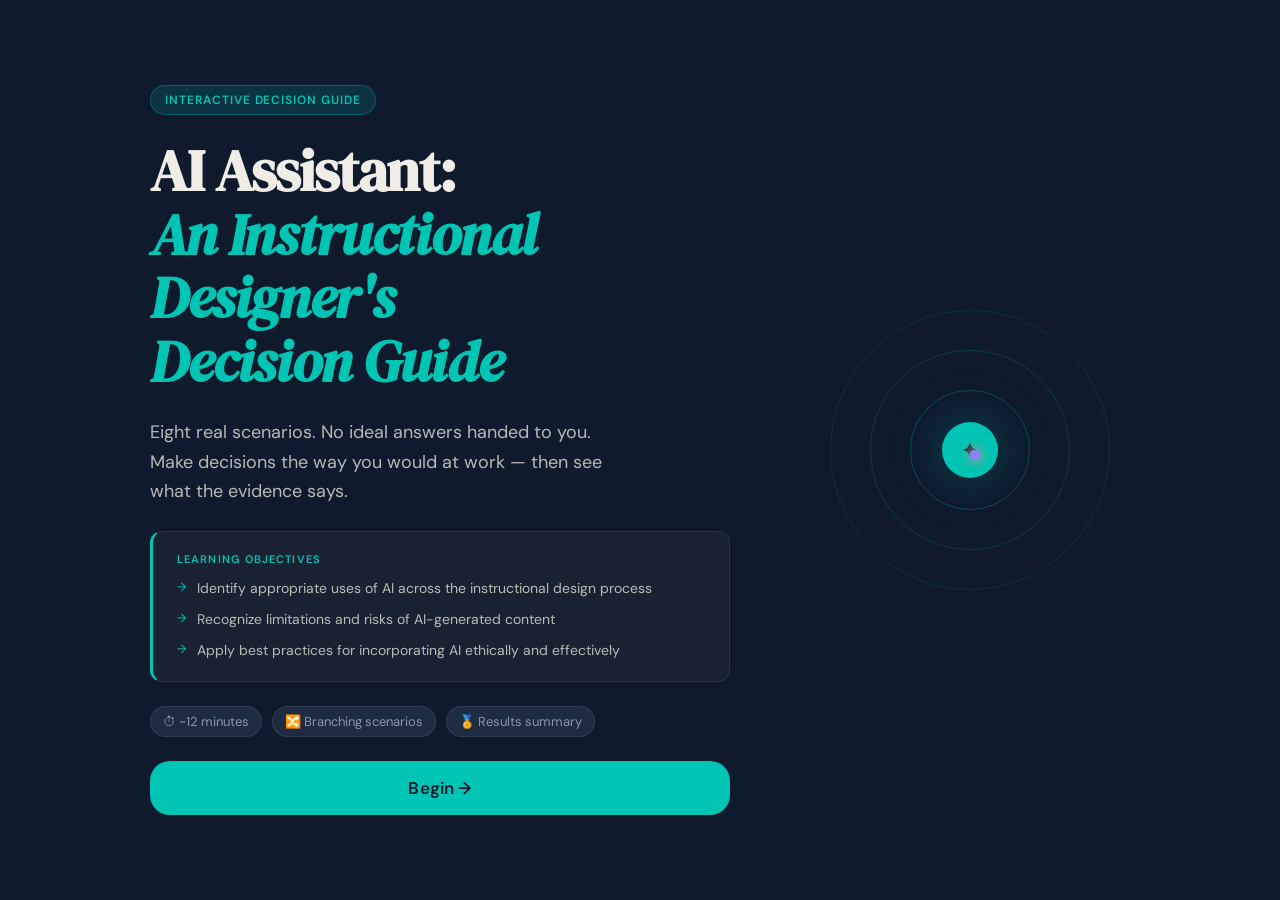
==== index.html @ 93858e72 "Init" ====
<!DOCTYPE html>
<html lang="en">
<head>
  <meta charset="UTF-8" />
  <meta name="viewport" content="width=device-width, initial-scale=1.0" />
  <title>AI Assistant: An Instructional Designer's Decision Guide</title>
  <meta name="description" content="An interactive branching scenario for learning professionals exploring how to use AI effectively and responsibly in instructional design work." />

  <!-- Google Fonts: DM Serif Display + DM Sans -->
  <link rel="preconnect" href="https://fonts.googleapis.com" />
  <link rel="preconnect" href="https://fonts.gstatic.com" crossorigin />
  <link href="https://fonts.googleapis.com/css2?family=DM+Sans:ital,opsz,wght@0,9..40,300;0,9..40,400;0,9..40,500;0,9..40,600;0,9..40,700;1,9..40,400&family=DM+Serif+Display:ital@0;1&display=swap" rel="stylesheet" />

  <link rel="stylesheet" href="styles.css" />
</head>
<body>

  <!-- ============================================================
       PROGRESS BAR (persistent top bar, shown during scenarios)
  ============================================================ -->
  <div class="progress-bar-container" id="progressBarContainer" aria-label="Module progress" role="progressbar" aria-valuemin="0" aria-valuemax="100" aria-valuenow="0">
    <div class="progress-bar-track">
      <div class="progress-bar-fill" id="progressBarFill"></div>
    </div>
    <div class="progress-label" id="progressLabel">Scenario 1 of 8</div>
  </div>

  <!-- ============================================================
       MAIN APP WRAPPER
  ============================================================ -->
  <main id="app" class="app">

    <!-- ==================
         SCREEN: INTRO
    =================== -->
    <section class="screen screen--intro active" id="screen-intro" aria-label="Introduction">
      <div class="intro-layout">
        <div class="intro-badge">Interactive Decision Guide</div>
        <h1 class="intro-title">
          AI Assistant:<br />
          <em>An Instructional Designer's<br />Decision Guide</em>
        </h1>
        <p class="intro-sub">
          Eight real scenarios. No ideal answers handed to you. Make decisions the way you would at work — then see what the evidence says.
        </p>
        <div class="intro-objectives">
          <p class="objectives-label">Learning Objectives</p>
          <ul>
            <li>Identify appropriate uses of AI across the instructional design process</li>
            <li>Recognize limitations and risks of AI-generated content</li>
            <li>Apply best practices for incorporating AI ethically and effectively</li>
          </ul>
        </div>
        <div class="intro-meta">
          <span class="meta-tag">⏱ ~12 minutes</span>
          <span class="meta-tag">🔀 Branching scenarios</span>
          <span class="meta-tag">🏅 Results summary</span>
        </div>
        <button class="btn btn--primary btn--large" id="startBtn" onclick="startModule()">
          Begin →
        </button>
      </div>
      <div class="intro-graphic" aria-hidden="true">
        <div class="orbit-ring orbit-ring--outer"></div>
        <div class="orbit-ring orbit-ring--middle"></div>
        <div class="orbit-ring orbit-ring--inner"></div>
        <div class="orbit-center">
          <span class="orbit-icon">✦</span>
        </div>
        <div class="orbit-dot orbit-dot--1"></div>
        <div class="orbit-dot orbit-dot--2"></div>
        <div class="orbit-dot orbit-dot--3"></div>
      </div>
    </section>

    <!-- ==================
         SCREEN: SCENARIO
    =================== -->
    <section class="screen screen--scenario" id="screen-scenario" aria-label="Decision scenario" aria-live="polite">
      <div class="scenario-layout">

        <!-- Left panel: context -->
        <div class="scenario-context" id="scenarioContext">
          <div class="context-tag" id="contextTag">Writing Learning Objectives</div>
          <div class="context-illustration" id="contextIllustration" aria-hidden="true"></div>
          <div class="context-situation" id="contextSituation">
            <!-- Injected by JS -->
          </div>
        </div>

        <!-- Right panel: question + choices -->
        <div class="scenario-decision" id="scenarioDecision">
          <div class="decision-number" id="decisionNumber">01</div>
          <h2 class="decision-question" id="decisionQuestion">
            <!-- Injected by JS -->
          </h2>
          <div class="choices-list" id="choicesList" role="group" aria-label="Your choices">
            <!-- Injected by JS -->
          </div>
        </div>

      </div>
    </section>

    <!-- ==================
         SCREEN: FEEDBACK
    =================== -->
    <section class="screen screen--feedback" id="screen-feedback" aria-label="Decision feedback" aria-live="polite">
      <div class="feedback-layout">
        <div class="feedback-verdict" id="feedbackVerdict">
          <!-- BEST / GOOD / CAUTION / AVOID banner injected by JS -->
        </div>
        <div class="feedback-body">
          <h2 class="feedback-choice-echo" id="feedbackChoiceEcho">You chose:</h2>
          <p class="feedback-explanation" id="feedbackExplanation">
            <!-- Injected by JS -->
          </p>
          <div class="feedback-principle" id="feedbackPrinciple">
            <!-- Injected by JS -->
          </div>
        </div>
        <button class="btn btn--primary" id="nextBtn" onclick="advanceScenario()">
          <!-- Label injected by JS -->
        </button>
      </div>
    </section>

    <!-- ==================
         SCREEN: RESULTS
    =================== -->
    <section class="screen screen--results" id="screen-results" aria-label="Module results">
      <div class="results-layout">

        <div class="results-header">
          <div class="results-badge" id="resultsBadge"></div>
          <h2 class="results-title">Decision Summary</h2>
          <p class="results-intro" id="resultsIntro"></p>
        </div>

        <div class="results-score-ring" aria-hidden="true">
          <svg viewBox="0 0 120 120" class="score-ring-svg">
            <circle class="score-ring-track" cx="60" cy="60" r="50" />
            <circle class="score-ring-fill" cx="60" cy="60" r="50" id="scoreRingFill" />
          </svg>
          <div class="score-ring-label">
            <span class="score-number" id="scoreNumber">0</span>
            <span class="score-denom">/ 8</span>
            <span class="score-word">Best Choices</span>
          </div>
        </div>

        <div class="results-breakdown" id="resultsBreakdown">
          <!-- Injected by JS: one row per scenario -->
        </div>

        <div class="results-takeaways">
          <h3 class="takeaways-heading">Key Takeaways</h3>
          <div class="takeaways-grid" id="takeawaysGrid">
            <!-- Injected by JS -->
          </div>
        </div>

        <div class="results-actions">
          <button class="btn btn--secondary" onclick="restartModule()">↺ Retake</button>
          <a class="btn btn--primary" href="https://jacobjones.dev" target="_blank" rel="noopener">
            View Portfolio →
          </a>
        </div>

        <div class="results-attribution">
          <p>Created by <strong>Jake Jones</strong> · Instructional Designer &amp; Developer · <a href="https://jacobjones.dev" target="_blank" rel="noopener">jacobjones.dev</a></p>
        </div>

      </div>
    </section>

  </main><!-- /app -->

  <!-- ============================================================
       SKIP LINK (accessibility)
  ============================================================ -->
  <a class="skip-link" href="#app">Skip to content</a>

  <script src="scenarios.js"></script>
  <script src="app.js"></script>
</body>
</html>
---- styles.css ----
/*
 * styles.css
 * AI Assistant: An Instructional Designer's Decision Guide
 *
 * Design system:
 *   Palette:
 *     --navy:    #0F1B2D  (base background)
 *     --cream:   #F0EDE6  (primary text / light surfaces)
 *     --teal:    #00C4B4  (primary accent — "best" verdict, CTAs)
 *     --amber:   #F5A623  (caution state)
 *     --coral:   #E05A4E  (avoid state)
 *     --blue:    #4A90D9  (good state)
 *     --slate:   #4A5568  (muted text)
 *     --card:    #182233  (scenario card background)
 *     --border:  rgba(255,255,255,0.08)
 *
 *   Typography:
 *     Display: DM Serif Display (italic for flair)
 *     Body:    DM Sans (clean, modern, legible)
 *
 *   Signature element:
 *     The animated orbit graphic on the intro screen —
 *     three concentric rings representing the AI/human
 *     collaboration relationship (orbit, not replacement).
 */


/* ─────────────────────────────────────────────
   RESET & BASE
───────────────────────────────────────────── */

*, *::before, *::after {
  box-sizing: border-box;
  margin: 0;
  padding: 0;
}

:root {
  --navy:    #0F1B2D;
  --navy-mid: #182233;
  --navy-light: #1E2C42;
  --cream:   #F0EDE6;
  --cream-dim: rgba(240, 237, 230, 0.75);
  --teal:    #00C4B4;
  --teal-dim: rgba(0, 196, 180, 0.15);
  --teal-glow: rgba(0, 196, 180, 0.25);
  --amber:   #F5A623;
  --amber-dim: rgba(245, 166, 35, 0.15);
  --coral:   #E05A4E;
  --coral-dim: rgba(224, 90, 78, 0.15);
  --blue:    #4A90D9;
  --blue-dim: rgba(74, 144, 217, 0.15);
  --slate:   #8896AB;
  --border:  rgba(255, 255, 255, 0.08);
  --border-strong: rgba(255, 255, 255, 0.16);

  --radius-sm: 6px;
  --radius-md: 12px;
  --radius-lg: 20px;

  --shadow-card: 0 4px 32px rgba(0, 0, 0, 0.3);
  --shadow-glow: 0 0 40px rgba(0, 196, 180, 0.15);

  --transition-fast: 0.18s ease;
  --transition-med: 0.35s ease;
  --transition-slow: 0.55s cubic-bezier(0.4, 0, 0.2, 1);
}

html {
  font-size: 16px;
  -webkit-font-smoothing: antialiased;
  -moz-osx-font-smoothing: grayscale;
}

body {
  font-family: 'DM Sans', system-ui, sans-serif;
  background-color: var(--navy);
  color: var(--cream);
  min-height: 100vh;
  overflow-x: hidden;
}

a {
  color: var(--teal);
  text-decoration: none;
  transition: opacity var(--transition-fast);
}
a:hover { opacity: 0.8; }
a:focus-visible {
  outline: 2px solid var(--teal);
  outline-offset: 3px;
  border-radius: 2px;
}


/* ─────────────────────────────────────────────
   SKIP LINK (accessibility)
───────────────────────────────────────────── */

.skip-link {
  position: fixed;
  top: -100px;
  left: 16px;
  background: var(--teal);
  color: var(--navy);
  padding: 8px 16px;
  border-radius: var(--radius-sm);
  font-weight: 600;
  z-index: 9999;
  transition: top var(--transition-fast);
}
.skip-link:focus { top: 16px; }


/* ─────────────────────────────────────────────
   PROGRESS BAR
───────────────────────────────────────────── */

.progress-bar-container {
  position: fixed;
  top: 0;
  left: 0;
  right: 0;
  z-index: 100;
  padding: 12px 24px 8px;
  background: rgba(15, 27, 45, 0.95);
  backdrop-filter: blur(12px);
  border-bottom: 1px solid var(--border);
  display: flex;
  align-items: center;
  gap: 16px;
  opacity: 0;
  transform: translateY(-100%);
  transition: opacity var(--transition-med), transform var(--transition-med);
  pointer-events: none;
}

.progress-bar-container.visible {
  opacity: 1;
  transform: translateY(0);
  pointer-events: auto;
}

.progress-bar-track {
  flex: 1;
  height: 3px;
  background: var(--border-strong);
  border-radius: 99px;
  overflow: hidden;
}

.progress-bar-fill {
  height: 100%;
  background: linear-gradient(90deg, var(--teal), #5FFFF0);
  border-radius: 99px;
  transition: width 0.6s cubic-bezier(0.4, 0, 0.2, 1);
  width: 0%;
}

.progress-label {
  font-size: 12px;
  font-weight: 500;
  color: var(--slate);
  white-space: nowrap;
  letter-spacing: 0.04em;
  text-transform: uppercase;
}


/* ─────────────────────────────────────────────
   APP WRAPPER + SCREEN SYSTEM
───────────────────────────────────────────── */

.app {
  position: relative;
  min-height: 100vh;
}

.screen {
  display: none;
  opacity: 0;
  transition: opacity var(--transition-slow);
}

.screen.active {
  display: flex;
  animation: fadeIn var(--transition-slow) forwards;
}

@keyframes fadeIn {
  from { opacity: 0; transform: translateY(12px); }
  to   { opacity: 1; transform: translateY(0); }
}


/* ─────────────────────────────────────────────
   BUTTONS
───────────────────────────────────────────── */

.btn {
  display: inline-flex;
  align-items: center;
  justify-content: center;
  gap: 8px;
  padding: 12px 28px;
  border-radius: var(--radius-md);
  font-family: 'DM Sans', sans-serif;
  font-size: 15px;
  font-weight: 600;
  cursor: pointer;
  border: none;
  transition: transform var(--transition-fast), box-shadow var(--transition-fast), opacity var(--transition-fast);
  text-decoration: none;
  letter-spacing: 0.01em;
}

.btn:focus-visible {
  outline: 2px solid var(--teal);
  outline-offset: 3px;
}

.btn:active { transform: scale(0.97); }

.btn--primary {
  background: var(--teal);
  color: var(--navy);
}
.btn--primary:hover {
  box-shadow: 0 0 24px var(--teal-glow), 0 4px 16px rgba(0,0,0,0.2);
  transform: translateY(-1px);
}

.btn--secondary {
  background: transparent;
  color: var(--cream);
  border: 1.5px solid var(--border-strong);
}
.btn--secondary:hover {
  border-color: var(--cream);
  background: rgba(255,255,255,0.05);
}

.btn--large {
  padding: 16px 40px;
  font-size: 17px;
  border-radius: var(--radius-lg);
}


/* ─────────────────────────────────────────────
   INTRO SCREEN
───────────────────────────────────────────── */

.screen--intro {
  min-height: 100vh;
  padding: 60px 24px;
  align-items: center;
  justify-content: center;
  gap: 80px;
  flex-wrap: wrap;
}

.intro-layout {
  max-width: 580px;
  display: flex;
  flex-direction: column;
  gap: 24px;
}

.intro-badge {
  display: inline-flex;
  align-items: center;
  gap: 8px;
  background: var(--teal-dim);
  border: 1px solid rgba(0, 196, 180, 0.3);
  color: var(--teal);
  padding: 6px 14px;
  border-radius: 99px;
  font-size: 12px;
  font-weight: 600;
  letter-spacing: 0.08em;
  text-transform: uppercase;
  width: fit-content;
}

.intro-title {
  font-family: 'DM Serif Display', Georgia, serif;
  font-size: clamp(36px, 5vw, 58px);
  line-height: 1.1;
  color: var(--cream);
  letter-spacing: -0.02em;
}

.intro-title em {
  font-style: italic;
  color: var(--teal);
}

.intro-sub {
  font-size: 18px;
  line-height: 1.65;
  color: var(--cream-dim);
  max-width: 480px;
}

.intro-objectives {
  background: var(--navy-mid);
  border: 1px solid var(--border);
  border-left: 3px solid var(--teal);
  border-radius: var(--radius-md);
  padding: 20px 24px;
}

.objectives-label {
  font-size: 11px;
  text-transform: uppercase;
  letter-spacing: 0.1em;
  color: var(--teal);
  font-weight: 600;
  margin-bottom: 12px;
}

.intro-objectives ul {
  list-style: none;
  display: flex;
  flex-direction: column;
  gap: 10px;
}

.intro-objectives li {
  font-size: 14px;
  line-height: 1.5;
  color: var(--cream-dim);
  padding-left: 20px;
  position: relative;
}

.intro-objectives li::before {
  content: '→';
  position: absolute;
  left: 0;
  color: var(--teal);
  font-size: 12px;
}

.intro-meta {
  display: flex;
  flex-wrap: wrap;
  gap: 10px;
}

.meta-tag {
  font-size: 13px;
  color: var(--slate);
  background: var(--navy-light);
  border: 1px solid var(--border);
  padding: 6px 12px;
  border-radius: 99px;
}


/* ── Orbit graphic (signature element) ── */

.intro-graphic {
  position: relative;
  width: 320px;
  height: 320px;
  flex-shrink: 0;
}

.orbit-ring {
  position: absolute;
  border-radius: 50%;
  border: 1px solid;
  top: 50%;
  left: 50%;
  transform: translate(-50%, -50%);
  animation: orbitSpin linear infinite;
}

.orbit-ring--outer {
  width: 280px;
  height: 280px;
  border-color: rgba(0, 196, 180, 0.12);
  animation-duration: 24s;
}

.orbit-ring--middle {
  width: 200px;
  height: 200px;
  border-color: rgba(0, 196, 180, 0.18);
  animation-duration: 16s;
  animation-direction: reverse;
}

.orbit-ring--inner {
  width: 120px;
  height: 120px;
  border-color: rgba(0, 196, 180, 0.28);
  animation-duration: 10s;
}

@keyframes orbitSpin {
  from { transform: translate(-50%, -50%) rotate(0deg); }
  to   { transform: translate(-50%, -50%) rotate(360deg); }
}

.orbit-center {
  position: absolute;
  top: 50%;
  left: 50%;
  transform: translate(-50%, -50%);
  width: 56px;
  height: 56px;
  background: var(--teal);
  border-radius: 50%;
  display: flex;
  align-items: center;
  justify-content: center;
  box-shadow: 0 0 40px var(--teal-glow), 0 0 80px rgba(0,196,180,0.1);
}

.orbit-icon {
  font-size: 22px;
  color: var(--navy);
  animation: pulse 2s ease-in-out infinite;
}

@keyframes pulse {
  0%, 100% { transform: scale(1); }
  50% { transform: scale(1.1); }
}

.orbit-dot {
  position: absolute;
  width: 10px;
  height: 10px;
  background: var(--teal);
  border-radius: 50%;
  top: 50%;
  left: 50%;
  box-shadow: 0 0 12px var(--teal);
}

/* Position dots on the rings */
.orbit-dot--1 {
  transform-origin: 0 0;
  animation: dotOrbit1 16s linear infinite;
}
.orbit-dot--2 {
  transform-origin: 0 0;
  animation: dotOrbit2 24s linear infinite;
  background: var(--amber);
  box-shadow: 0 0 12px var(--amber);
}
.orbit-dot--3 {
  transform-origin: 0 0;
  animation: dotOrbit3 10s linear infinite;
  background: #8A7FFF;
  box-shadow: 0 0 12px #8A7FFF;
}

@keyframes dotOrbit1 {
  from { transform: translate(-50%, -50%) rotate(0deg) translateX(100px); }
  to   { transform: translate(-50%, -50%) rotate(360deg) translateX(100px); }
}
@keyframes dotOrbit2 {
  from { transform: translate(-50%, -50%) rotate(45deg) translateX(140px); }
  to   { transform: translate(-50%, -50%) rotate(405deg) translateX(140px); }
}
@keyframes dotOrbit3 {
  from { transform: translate(-50%, -50%) rotate(180deg) translateX(60px); }
  to   { transform: translate(-50%, -50%) rotate(540deg) translateX(60px); }
}


/* ─────────────────────────────────────────────
   SCENARIO SCREEN
───────────────────────────────────────────── */

.screen--scenario {
  min-height: 100vh;
  align-items: stretch;
  padding-top: 56px; /* progress bar height */
}

.scenario-layout {
  display: grid;
  grid-template-columns: 1fr 1.4fr;
  width: 100%;
  min-height: calc(100vh - 56px);
}

/* Left context panel */
.scenario-context {
  background: var(--navy-mid);
  border-right: 1px solid var(--border);
  padding: 56px 48px 56px 56px;
  display: flex;
  flex-direction: column;
  gap: 28px;
  position: sticky;
  top: 56px;
  height: calc(100vh - 56px);
  overflow-y: auto;
}

.context-tag {
  display: inline-flex;
  align-items: center;
  gap: 8px;
  font-size: 12px;
  font-weight: 600;
  letter-spacing: 0.08em;
  text-transform: uppercase;
  color: var(--teal);
  background: var(--teal-dim);
  border: 1px solid rgba(0,196,180,0.25);
  padding: 6px 14px;
  border-radius: 99px;
  width: fit-content;
}

.scenario-icon-block {
  font-size: 72px;
  line-height: 1;
  filter: drop-shadow(0 4px 24px rgba(0,196,180,0.2));
  padding: 8px 0;
}

.context-situation {
  border-left: 2px solid var(--border-strong);
  padding-left: 20px;
}

.context-situation p {
  font-size: 15px;
  line-height: 1.75;
  color: var(--cream-dim);
}

.context-situation strong {
  color: var(--cream);
  font-weight: 600;
}

/* Right decision panel */
.scenario-decision {
  padding: 64px 64px 64px 56px;
  display: flex;
  flex-direction: column;
  gap: 32px;
  background: var(--navy);
}

.decision-number {
  font-family: 'DM Serif Display', serif;
  font-size: 72px;
  line-height: 1;
  color: var(--navy-light);
  letter-spacing: -0.04em;
  user-select: none;
}

.decision-question {
  font-family: 'DM Serif Display', Georgia, serif;
  font-size: clamp(22px, 2.5vw, 30px);
  line-height: 1.3;
  color: var(--cream);
  font-weight: 400;
  max-width: 560px;
}

/* Choice buttons */
.choices-list {
  display: flex;
  flex-direction: column;
  gap: 14px;
  max-width: 600px;
}

.choice-btn {
  display: flex;
  align-items: flex-start;
  gap: 16px;
  background: var(--navy-mid);
  border: 1.5px solid var(--border);
  border-radius: var(--radius-md);
  padding: 20px 22px;
  cursor: pointer;
  text-align: left;
  transition: border-color var(--transition-fast), background var(--transition-fast),
              transform var(--transition-fast), box-shadow var(--transition-fast);
  width: 100%;
  color: var(--cream);
  font-family: 'DM Sans', sans-serif;
}

.choice-btn:hover:not(:disabled) {
  border-color: var(--teal);
  background: var(--teal-dim);
  transform: translateX(4px);
}

.choice-btn:focus-visible {
  outline: 2px solid var(--teal);
  outline-offset: 2px;
}

.choice-btn:disabled {
  cursor: default;
}

.choice-letter {
  display: flex;
  align-items: center;
  justify-content: center;
  width: 30px;
  height: 30px;
  min-width: 30px;
  border: 1.5px solid var(--border-strong);
  border-radius: var(--radius-sm);
  font-size: 12px;
  font-weight: 700;
  letter-spacing: 0.04em;
  color: var(--slate);
  transition: all var(--transition-fast);
  margin-top: 1px;
}

.choice-btn:hover .choice-letter {
  border-color: var(--teal);
  color: var(--teal);
}

.choice-text {
  font-size: 15px;
  line-height: 1.6;
  color: var(--cream-dim);
  flex: 1;
}

/* Selected state variants */
.choice-btn--selected {
  transform: none !important;
}
.choice-btn--best {
  border-color: var(--teal) !important;
  background: var(--teal-dim) !important;
  box-shadow: 0 0 20px rgba(0,196,180,0.1);
}
.choice-btn--good {
  border-color: var(--blue) !important;
  background: var(--blue-dim) !important;
}
.choice-btn--caution {
  border-color: var(--amber) !important;
  background: var(--amber-dim) !important;
}
.choice-btn--avoid {
  border-color: var(--coral) !important;
  background: var(--coral-dim) !important;
}

/* Keyboard hint */
.scenario-decision::after {
  content: 'Press A, B, or C to choose';
  font-size: 11px;
  color: var(--slate);
  letter-spacing: 0.06em;
  text-transform: uppercase;
  margin-top: -16px;
  opacity: 0.6;
  display: block;
}


/* ─────────────────────────────────────────────
   FEEDBACK SCREEN
───────────────────────────────────────────── */

.screen--feedback {
  min-height: 100vh;
  align-items: center;
  justify-content: center;
  padding: 80px 24px 60px;
  padding-top: calc(56px + 48px);
}

.feedback-layout {
  max-width: 700px;
  width: 100%;
  display: flex;
  flex-direction: column;
  gap: 32px;
}

/* Verdict banner */
.feedback-verdict {
  border-radius: var(--radius-md);
  padding: 20px 28px;
  display: flex;
  align-items: center;
  gap: 20px;
  border: 1.5px solid;
  flex-wrap: wrap;
}

.verdict-label {
  font-size: 15px;
  font-weight: 700;
  letter-spacing: 0.02em;
  white-space: nowrap;
}

.verdict-desc {
  font-size: 14px;
  opacity: 0.8;
}

.verdict--best    { background: var(--teal-dim);  border-color: var(--teal);  color: var(--teal); }
.verdict--good    { background: var(--blue-dim);  border-color: var(--blue);  color: var(--blue); }
.verdict--caution { background: var(--amber-dim); border-color: var(--amber); color: var(--amber); }
.verdict--avoid   { background: var(--coral-dim); border-color: var(--coral); color: var(--coral); }

/* Feedback body */
.feedback-body {
  background: var(--navy-mid);
  border: 1px solid var(--border);
  border-radius: var(--radius-lg);
  padding: 36px 40px;
  display: flex;
  flex-direction: column;
  gap: 20px;
}

.feedback-choice-echo {
  font-size: 14px;
  font-weight: 400;
  color: var(--slate);
  line-height: 1.6;
}

.choice-echo-letter {
  display: inline-flex;
  align-items: center;
  justify-content: center;
  width: 22px;
  height: 22px;
  border: 1px solid var(--border-strong);
  border-radius: 4px;
  font-size: 11px;
  font-weight: 700;
  margin: 0 4px;
  vertical-align: middle;
}

.feedback-choice-echo em {
  color: var(--cream);
  font-style: normal;
  font-weight: 400;
}

.feedback-explanation {
  font-size: 16px;
  line-height: 1.75;
  color: var(--cream-dim);
  border-top: 1px solid var(--border);
  padding-top: 20px;
}

.feedback-principle {
  display: flex;
  align-items: flex-start;
  gap: 12px;
  background: var(--navy-light);
  border-radius: var(--radius-sm);
  padding: 16px 20px;
  font-size: 14px;
  line-height: 1.6;
  color: var(--cream-dim);
}

.principle-icon {
  font-size: 18px;
  flex-shrink: 0;
  margin-top: 1px;
}

.feedback-principle strong {
  color: var(--cream);
}


/* ─────────────────────────────────────────────
   RESULTS SCREEN
───────────────────────────────────────────── */

.screen--results {
  min-height: 100vh;
  justify-content: center;
  padding: 80px 24px;
}

.results-layout {
  max-width: 800px;
  width: 100%;
  display: flex;
  flex-direction: column;
  gap: 56px;
}

.results-header {
  display: flex;
  flex-direction: column;
  gap: 16px;
  text-align: center;
}

.results-badge {
  font-size: 20px;
  font-weight: 600;
  color: var(--teal);
  letter-spacing: 0.02em;
}

.results-title {
  font-family: 'DM Serif Display', serif;
  font-size: clamp(32px, 5vw, 48px);
  font-weight: 400;
  color: var(--cream);
  letter-spacing: -0.02em;
}

.results-intro {
  font-size: 17px;
  line-height: 1.7;
  color: var(--cream-dim);
  max-width: 580px;
  margin: 0 auto;
}

/* Score ring */
.results-score-ring {
  position: relative;
  width: 160px;
  height: 160px;
  margin: 0 auto;
}

.score-ring-svg {
  width: 100%;
  height: 100%;
  transform: rotate(-90deg);
}

.score-ring-track {
  fill: none;
  stroke: var(--navy-light);
  stroke-width: 8;
}

.score-ring-fill {
  fill: none;
  stroke: var(--teal);
  stroke-width: 8;
  stroke-linecap: round;
  stroke-dasharray: 314;
  stroke-dashoffset: 314;
  transition: stroke-dashoffset 1.2s cubic-bezier(0.4, 0, 0.2, 1);
  filter: drop-shadow(0 0 8px var(--teal));
}

.score-ring-label {
  position: absolute;
  top: 50%;
  left: 50%;
  transform: translate(-50%, -50%);
  text-align: center;
  display: flex;
  flex-direction: column;
  align-items: center;
  gap: 2px;
}

.score-number {
  font-family: 'DM Serif Display', serif;
  font-size: 42px;
  line-height: 1;
  color: var(--cream);
}

.score-denom {
  font-size: 14px;
  color: var(--slate);
  font-weight: 500;
}

.score-word {
  font-size: 10px;
  text-transform: uppercase;
  letter-spacing: 0.08em;
  color: var(--teal);
  font-weight: 600;
}

/* Stat chips */
.result-stats {
  display: flex;
  gap: 10px;
  flex-wrap: wrap;
  justify-content: center;
}

.stat-chip {
  display: flex;
  align-items: center;
  gap: 8px;
  padding: 8px 16px;
  border-radius: 99px;
  font-size: 13px;
  font-weight: 600;
  border: 1.5px solid;
}

.stat-chip span {
  font-size: 18px;
  font-weight: 700;
}

.stat-chip--best    { background: var(--teal-dim);  border-color: var(--teal);  color: var(--teal); }
.stat-chip--good    { background: var(--blue-dim);  border-color: var(--blue);  color: var(--blue); }
.stat-chip--caution { background: var(--amber-dim); border-color: var(--amber); color: var(--amber); }
.stat-chip--avoid   { background: var(--coral-dim); border-color: var(--coral); color: var(--coral); }

/* Breakdown rows */
.results-breakdown {
  display: flex;
  flex-direction: column;
  gap: 12px;
}

.breakdown-row {
  display: grid;
  grid-template-columns: 44px 1fr auto;
  gap: 16px;
  align-items: center;
  background: var(--navy-mid);
  border: 1px solid var(--border);
  border-radius: var(--radius-md);
  padding: 18px 20px;
  transition: border-color var(--transition-fast);
}

.breakdown-row--best    { border-left: 3px solid var(--teal); }
.breakdown-row--good    { border-left: 3px solid var(--blue); }
.breakdown-row--caution { border-left: 3px solid var(--amber); }
.breakdown-row--avoid   { border-left: 3px solid var(--coral); }

.breakdown-icon {
  font-size: 28px;
  text-align: center;
}

.breakdown-content {
  display: flex;
  flex-direction: column;
  gap: 4px;
}

.breakdown-tag {
  font-size: 11px;
  text-transform: uppercase;
  letter-spacing: 0.07em;
  color: var(--slate);
  font-weight: 600;
}

.breakdown-choice {
  font-size: 14px;
  color: var(--cream-dim);
  line-height: 1.4;
}

.breakdown-principle {
  font-size: 12px;
  color: var(--slate);
  line-height: 1.4;
  margin-top: 2px;
}

.breakdown-verdict {
  font-size: 11px;
  font-weight: 700;
  white-space: nowrap;
  padding: 4px 10px;
  border-radius: 99px;
}

.breakdown-verdict--best    { background: var(--teal-dim);  color: var(--teal); }
.breakdown-verdict--good    { background: var(--blue-dim);  color: var(--blue); }
.breakdown-verdict--caution { background: var(--amber-dim); color: var(--amber); }
.breakdown-verdict--avoid   { background: var(--coral-dim); color: var(--coral); }

/* Takeaways */
.takeaways-heading {
  font-family: 'DM Serif Display', serif;
  font-size: 26px;
  font-weight: 400;
  color: var(--cream);
  margin-bottom: 24px;
}

.takeaways-grid {
  display: grid;
  grid-template-columns: repeat(auto-fit, minmax(220px, 1fr));
  gap: 16px;
}

.takeaway-card {
  background: var(--navy-mid);
  border: 1px solid var(--border);
  border-radius: var(--radius-md);
  padding: 24px 22px;
  display: flex;
  flex-direction: column;
  gap: 10px;
  transition: border-color var(--transition-fast), transform var(--transition-fast);
}

.takeaway-card:hover {
  border-color: var(--teal);
  transform: translateY(-2px);
}

.takeaway-icon {
  font-size: 24px;
}

.takeaway-heading {
  font-size: 15px;
  font-weight: 600;
  color: var(--cream);
  line-height: 1.3;
}

.takeaway-body {
  font-size: 13px;
  line-height: 1.65;
  color: var(--cream-dim);
}

/* Results actions */
.results-actions {
  display: flex;
  gap: 16px;
  flex-wrap: wrap;
  justify-content: center;
}

.results-attribution {
  text-align: center;
  border-top: 1px solid var(--border);
  padding-top: 32px;
}

.results-attribution p {
  font-size: 13px;
  color: var(--slate);
}

.results-attribution strong {
  color: var(--cream-dim);
}


/* ─────────────────────────────────────────────
   RESPONSIVE: TABLET
───────────────────────────────────────────── */

@media (max-width: 900px) {
  .scenario-layout {
    grid-template-columns: 1fr;
  }

  .scenario-context {
    position: relative;
    top: auto;
    height: auto;
    padding: 40px 32px 28px;
    border-right: none;
    border-bottom: 1px solid var(--border);
  }

  .scenario-icon-block {
    font-size: 52px;
  }

  .scenario-decision {
    padding: 40px 32px 56px;
  }

  .scenario-decision::after {
    display: none; /* Hide keyboard hint on mobile */
  }

  .decision-number {
    font-size: 48px;
  }

  .intro-graphic {
    width: 220px;
    height: 220px;
  }

  .orbit-ring--outer { width: 200px; height: 200px; }
  .orbit-ring--middle { width: 140px; height: 140px; }
  .orbit-ring--inner { width: 86px; height: 86px; }
}


/* ─────────────────────────────────────────────
   RESPONSIVE: MOBILE
───────────────────────────────────────────── */

@media (max-width: 600px) {
  .screen--intro {
    padding: 48px 20px;
    gap: 40px;
  }

  .intro-graphic {
    display: none; /* Hide orbit on small screens */
  }

  .scenario-context {
    padding: 28px 20px 20px;
  }

  .scenario-decision {
    padding: 28px 20px 48px;
  }

  .feedback-body {
    padding: 24px 22px;
  }

  .results-layout {
    gap: 40px;
    padding: 0;
  }

  .breakdown-row {
    grid-template-columns: 36px 1fr;
  }

  .breakdown-verdict {
    display: none; /* On mobile, verdict is conveyed by border color */
  }

  .results-actions {
    flex-direction: column;
    align-items: center;
  }

  .takeaways-grid {
    grid-template-columns: 1fr;
  }
}


/* ─────────────────────────────────────────────
   REDUCED MOTION
───────────────────────────────────────────── */

@media (prefers-reduced-motion: reduce) {
  .orbit-ring,
  .orbit-dot,
  .orbit-icon {
    animation: none;
  }

  .screen.active {
    animation: none;
    opacity: 1;
  }

  .score-ring-fill {
    transition: none;
  }

  .btn:hover {
    transform: none;
  }

  .choice-btn:hover:not(:disabled) {
    transform: none;
  }
}


/* ─────────────────────────────────────────────
   PRINT STYLES
───────────────────────────────────────────── */

@media print {
  .screen--intro,
  .screen--scenario,
  .screen--feedback {
    display: none !important;
  }

  .screen--results {
    display: block !important;
    opacity: 1;
    animation: none;
    color: #000;
    background: #fff;
    padding: 20px;
  }

  .progress-bar-container { display: none; }

  .results-actions,
  .intro-graphic { display: none; }
}
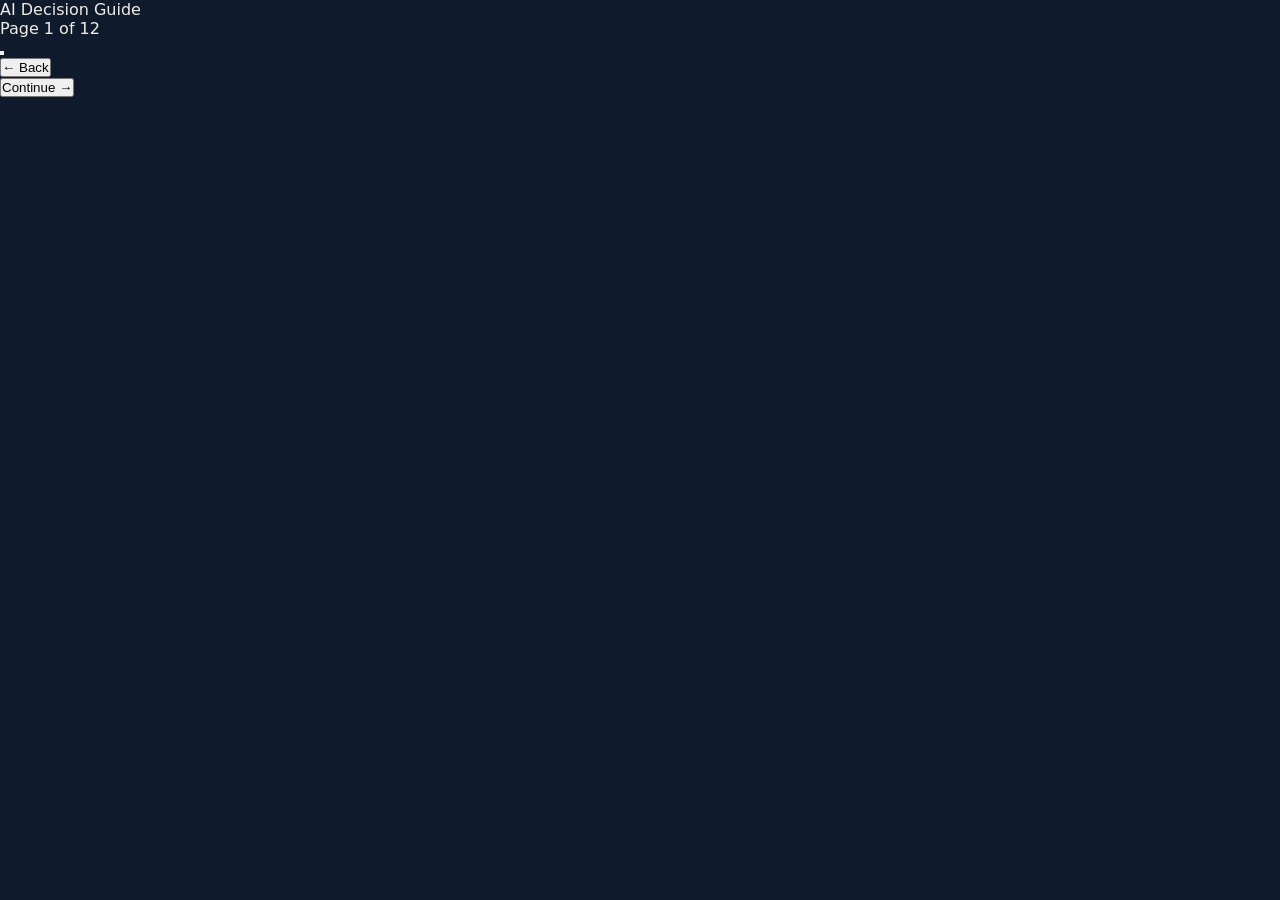
==== commit 7bef2e19: "Update index.html" ====
--- a/index.html
+++ b/index.html
@@ -4,184 +4,60 @@
   <meta charset="UTF-8" />
   <meta name="viewport" content="width=device-width, initial-scale=1.0" />
   <title>AI Assistant: An Instructional Designer's Decision Guide</title>
-  <meta name="description" content="An interactive branching scenario for learning professionals exploring how to use AI effectively and responsibly in instructional design work." />
-
-  <!-- Google Fonts: DM Serif Display + DM Sans -->
+  <meta name="description" content="An interactive learning module for instructional designers exploring how to use AI effectively and responsibly." />
   <link rel="preconnect" href="https://fonts.googleapis.com" />
   <link rel="preconnect" href="https://fonts.gstatic.com" crossorigin />
-  <link href="https://fonts.googleapis.com/css2?family=DM+Sans:ital,opsz,wght@0,9..40,300;0,9..40,400;0,9..40,500;0,9..40,600;0,9..40,700;1,9..40,400&family=DM+Serif+Display:ital@0;1&display=swap" rel="stylesheet" />
-
+  <link href="https://fonts.googleapis.com/css2?family=Fraunces:ital,wght@0,600;1,600&family=Inter:wght@400;500;600&display=swap" rel="stylesheet" />
   <link rel="stylesheet" href="styles.css" />
 </head>
 <body>
 
-  <!-- ============================================================
-       PROGRESS BAR (persistent top bar, shown during scenarios)
-  ============================================================ -->
-  <div class="progress-bar-container" id="progressBarContainer" aria-label="Module progress" role="progressbar" aria-valuemin="0" aria-valuemax="100" aria-valuenow="0">
-    <div class="progress-bar-track">
-      <div class="progress-bar-fill" id="progressBarFill"></div>
+  <!-- Sidebar -->
+  <nav class="sidebar" id="sidebar" aria-label="Module navigation">
+    <div class="sidebar-logo">
+      <span class="sidebar-logo-mark">AI</span>
+      <span class="sidebar-logo-text">Decision Guide</span>
     </div>
-    <div class="progress-label" id="progressLabel">Scenario 1 of 8</div>
-  </div>
+    <ol class="sidebar-nav" id="sidebarNav">
+      <!-- Injected by JS -->
+    </ol>
+    <div class="sidebar-footer">
+      <div class="sidebar-progress-label">
+        <span id="sidebarProgressText">Page 1 of 12</span>
+      </div>
+      <div class="sidebar-progress-track">
+        <div class="sidebar-progress-fill" id="sidebarProgressFill"></div>
+      </div>
+    </div>
+  </nav>
 
-  <!-- ============================================================
-       MAIN APP WRAPPER
-  ============================================================ -->
-  <main id="app" class="app">
+  <!-- Mobile nav toggle -->
+  <button class="mobile-nav-toggle" id="mobileNavToggle" aria-label="Toggle navigation" aria-expanded="false">
+    <span></span><span></span><span></span>
+  </button>
+  <div class="mobile-nav-overlay" id="mobileNavOverlay"></div>
 
-    <!-- ==================
-         SCREEN: INTRO
-    =================== -->
-    <section class="screen screen--intro active" id="screen-intro" aria-label="Introduction">
-      <div class="intro-layout">
-        <div class="intro-badge">Interactive Decision Guide</div>
-        <h1 class="intro-title">
-          AI Assistant:<br />
-          <em>An Instructional Designer's<br />Decision Guide</em>
-        </h1>
-        <p class="intro-sub">
-          Eight real scenarios. No ideal answers handed to you. Make decisions the way you would at work — then see what the evidence says.
-        </p>
-        <div class="intro-objectives">
-          <p class="objectives-label">Learning Objectives</p>
-          <ul>
-            <li>Identify appropriate uses of AI across the instructional design process</li>
-            <li>Recognize limitations and risks of AI-generated content</li>
-            <li>Apply best practices for incorporating AI ethically and effectively</li>
-          </ul>
-        </div>
-        <div class="intro-meta">
-          <span class="meta-tag">⏱ ~12 minutes</span>
-          <span class="meta-tag">🔀 Branching scenarios</span>
-          <span class="meta-tag">🏅 Results summary</span>
-        </div>
-        <button class="btn btn--primary btn--large" id="startBtn" onclick="startModule()">
-          Begin →
-        </button>
+  <!-- Main content -->
+  <main class="main" id="main">
+    <div class="page-container" id="pageContainer">
+      <!-- Pages injected by JS -->
+    </div>
+
+    <!-- Bottom navigation -->
+    <div class="bottom-nav" id="bottomNav">
+      <button class="btn-back" id="btnBack" onclick="goBack()" aria-label="Go to previous page">
+        ← Back
+      </button>
+      <div class="bottom-nav-center" id="bottomNavCenter">
+        <!-- Page indicator or completion state -->
       </div>
-      <div class="intro-graphic" aria-hidden="true">
-        <div class="orbit-ring orbit-ring--outer"></div>
-        <div class="orbit-ring orbit-ring--middle"></div>
-        <div class="orbit-ring orbit-ring--inner"></div>
-        <div class="orbit-center">
-          <span class="orbit-icon">✦</span>
-        </div>
-        <div class="orbit-dot orbit-dot--1"></div>
-        <div class="orbit-dot orbit-dot--2"></div>
-        <div class="orbit-dot orbit-dot--3"></div>
-      </div>
-    </section>
+      <button class="btn-continue" id="btnContinue" onclick="goForward()" aria-label="Continue to next page">
+        Continue →
+      </button>
+    </div>
+  </main>
 
-    <!-- ==================
-         SCREEN: SCENARIO
-    =================== -->
-    <section class="screen screen--scenario" id="screen-scenario" aria-label="Decision scenario" aria-live="polite">
-      <div class="scenario-layout">
-
-        <!-- Left panel: context -->
-        <div class="scenario-context" id="scenarioContext">
-          <div class="context-tag" id="contextTag">Writing Learning Objectives</div>
-          <div class="context-illustration" id="contextIllustration" aria-hidden="true"></div>
-          <div class="context-situation" id="contextSituation">
-            <!-- Injected by JS -->
-          </div>
-        </div>
-
-        <!-- Right panel: question + choices -->
-        <div class="scenario-decision" id="scenarioDecision">
-          <div class="decision-number" id="decisionNumber">01</div>
-          <h2 class="decision-question" id="decisionQuestion">
-            <!-- Injected by JS -->
-          </h2>
-          <div class="choices-list" id="choicesList" role="group" aria-label="Your choices">
-            <!-- Injected by JS -->
-          </div>
-        </div>
-
-      </div>
-    </section>
-
-    <!-- ==================
-         SCREEN: FEEDBACK
-    =================== -->
-    <section class="screen screen--feedback" id="screen-feedback" aria-label="Decision feedback" aria-live="polite">
-      <div class="feedback-layout">
-        <div class="feedback-verdict" id="feedbackVerdict">
-          <!-- BEST / GOOD / CAUTION / AVOID banner injected by JS -->
-        </div>
-        <div class="feedback-body">
-          <h2 class="feedback-choice-echo" id="feedbackChoiceEcho">You chose:</h2>
-          <p class="feedback-explanation" id="feedbackExplanation">
-            <!-- Injected by JS -->
-          </p>
-          <div class="feedback-principle" id="feedbackPrinciple">
-            <!-- Injected by JS -->
-          </div>
-        </div>
-        <button class="btn btn--primary" id="nextBtn" onclick="advanceScenario()">
-          <!-- Label injected by JS -->
-        </button>
-      </div>
-    </section>
-
-    <!-- ==================
-         SCREEN: RESULTS
-    =================== -->
-    <section class="screen screen--results" id="screen-results" aria-label="Module results">
-      <div class="results-layout">
-
-        <div class="results-header">
-          <div class="results-badge" id="resultsBadge"></div>
-          <h2 class="results-title">Decision Summary</h2>
-          <p class="results-intro" id="resultsIntro"></p>
-        </div>
-
-        <div class="results-score-ring" aria-hidden="true">
-          <svg viewBox="0 0 120 120" class="score-ring-svg">
-            <circle class="score-ring-track" cx="60" cy="60" r="50" />
-            <circle class="score-ring-fill" cx="60" cy="60" r="50" id="scoreRingFill" />
-          </svg>
-          <div class="score-ring-label">
-            <span class="score-number" id="scoreNumber">0</span>
-            <span class="score-denom">/ 8</span>
-            <span class="score-word">Best Choices</span>
-          </div>
-        </div>
-
-        <div class="results-breakdown" id="resultsBreakdown">
-          <!-- Injected by JS: one row per scenario -->
-        </div>
-
-        <div class="results-takeaways">
-          <h3 class="takeaways-heading">Key Takeaways</h3>
-          <div class="takeaways-grid" id="takeawaysGrid">
-            <!-- Injected by JS -->
-          </div>
-        </div>
-
-        <div class="results-actions">
-          <button class="btn btn--secondary" onclick="restartModule()">↺ Retake</button>
-          <a class="btn btn--primary" href="https://jacobjones.dev" target="_blank" rel="noopener">
-            View Portfolio →
-          </a>
-        </div>
-
-        <div class="results-attribution">
-          <p>Created by <strong>Jake Jones</strong> · Instructional Designer &amp; Developer · <a href="https://jacobjones.dev" target="_blank" rel="noopener">jacobjones.dev</a></p>
-        </div>
-
-      </div>
-    </section>
-
-  </main><!-- /app -->
-
-  <!-- ============================================================
-       SKIP LINK (accessibility)
-  ============================================================ -->
-  <a class="skip-link" href="#app">Skip to content</a>
-
-  <script src="scenarios.js"></script>
+  <script src="content.js"></script>
   <script src="app.js"></script>
 </body>
 </html>
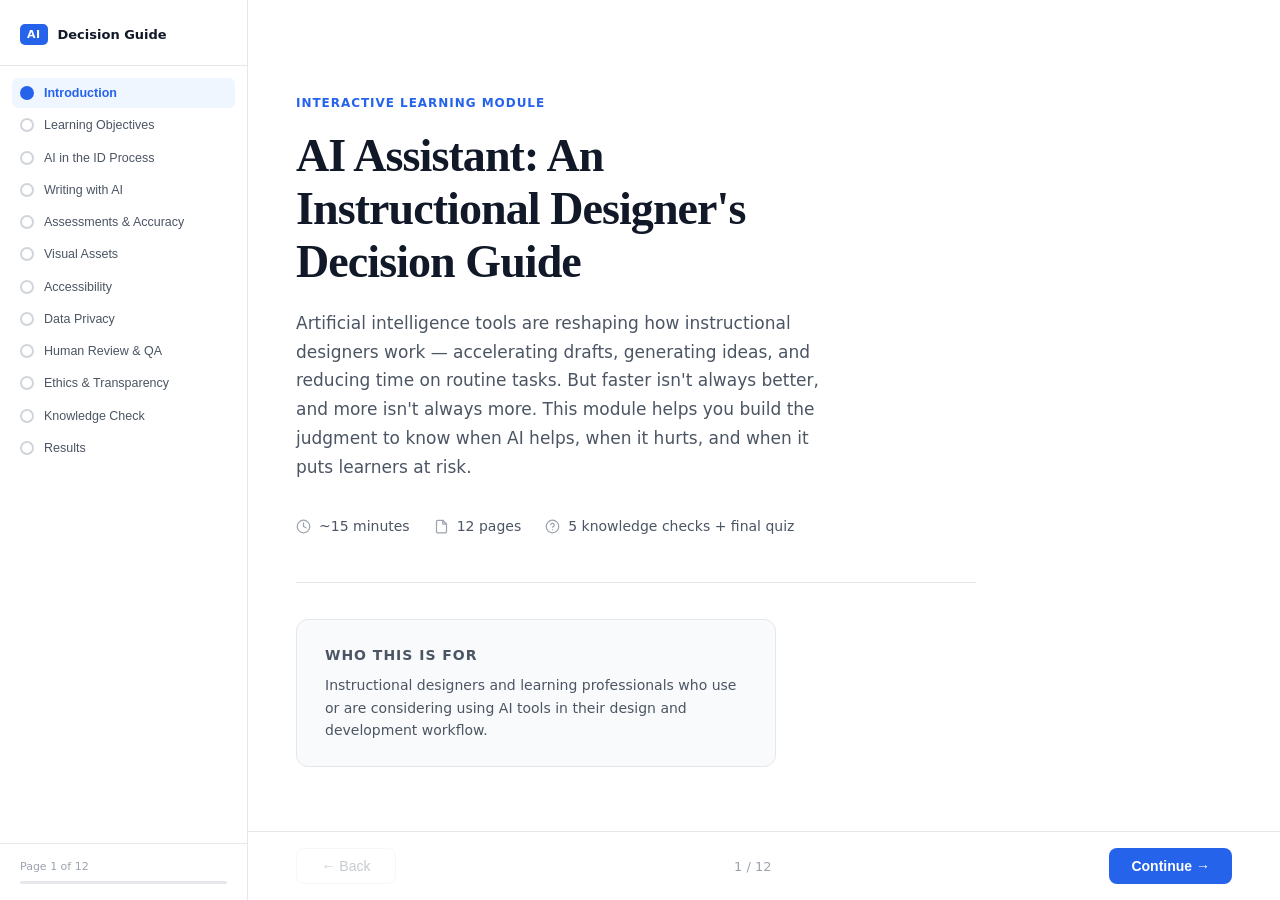
==== commit 6b217f34: "Rename index (1).html to index.html" ====
--- a/index.html
+++ b/index.html
@@ -4,23 +4,1033 @@
   <meta charset="UTF-8" />
   <meta name="viewport" content="width=device-width, initial-scale=1.0" />
   <title>AI Assistant: An Instructional Designer's Decision Guide</title>
-  <meta name="description" content="An interactive learning module for instructional designers exploring how to use AI effectively and responsibly." />
   <link rel="preconnect" href="https://fonts.googleapis.com" />
   <link rel="preconnect" href="https://fonts.gstatic.com" crossorigin />
   <link href="https://fonts.googleapis.com/css2?family=Fraunces:ital,wght@0,600;1,600&family=Inter:wght@400;500;600&display=swap" rel="stylesheet" />
-  <link rel="stylesheet" href="styles.css" />
+  <style>
+/* ============================================================
+   AI Decision Guide — styles.css
+   Light, clean, modern. One accent color. No decoration noise.
+   ============================================================ */
+
+/* --- Reset & tokens --- */
+*, *::before, *::after { box-sizing: border-box; margin: 0; padding: 0; }
+
+:root {
+  --white:      #FFFFFF;
+  --gray-50:    #F9FAFB;
+  --gray-100:   #F3F4F6;
+  --gray-200:   #E5E7EB;
+  --gray-400:   #9CA3AF;
+  --gray-600:   #4B5563;
+  --gray-900:   #111827;
+  --blue:       #2563EB;
+  --blue-light: #EFF6FF;
+  --blue-mid:   #DBEAFE;
+  --green:      #16A34A;
+  --green-light:#F0FDF4;
+  --red:        #DC2626;
+  --red-light:  #FEF2F2;
+  --amber:      #D97706;
+  --amber-light:#FFFBEB;
+
+  --sidebar-w:  248px;
+  --content-max: 680px;
+  --radius:     8px;
+  --radius-lg:  12px;
+}
+
+html { font-size: 16px; -webkit-font-smoothing: antialiased; }
+
+body {
+  font-family: 'Inter', system-ui, sans-serif;
+  background: var(--white);
+  color: var(--gray-900);
+  min-height: 100vh;
+  display: flex;
+}
+
+/* ============================================================
+   SIDEBAR
+   ============================================================ */
+
+.sidebar {
+  width: var(--sidebar-w);
+  min-width: var(--sidebar-w);
+  background: var(--white);
+  border-right: 1px solid var(--gray-200);
+  height: 100vh;
+  position: fixed;
+  top: 0;
+  left: 0;
+  display: flex;
+  flex-direction: column;
+  z-index: 50;
+  overflow-y: auto;
+}
+
+.sidebar-logo {
+  display: flex;
+  align-items: center;
+  gap: 10px;
+  padding: 24px 20px 20px;
+  border-bottom: 1px solid var(--gray-200);
+  margin-bottom: 8px;
+  flex-shrink: 0;
+}
+
+.sidebar-logo-mark {
+  background: var(--blue);
+  color: white;
+  font-size: 11px;
+  font-weight: 600;
+  padding: 4px 7px;
+  border-radius: 5px;
+  letter-spacing: 0.04em;
+}
+
+.sidebar-logo-text {
+  font-size: 13px;
+  font-weight: 600;
+  color: var(--gray-900);
+  line-height: 1.2;
+}
+
+/* Nav list */
+.sidebar-nav {
+  list-style: none;
+  flex: 1;
+  padding: 4px 12px;
+  display: flex;
+  flex-direction: column;
+  gap: 2px;
+}
+
+.sidebar-nav-item {
+  position: relative;
+}
+
+.sidebar-nav-btn {
+  width: 100%;
+  background: none;
+  border: none;
+  cursor: pointer;
+  display: flex;
+  align-items: center;
+  gap: 10px;
+  padding: 7px 8px;
+  border-radius: 6px;
+  text-align: left;
+  transition: background 0.15s;
+  font-family: 'Inter', sans-serif;
+}
+
+.sidebar-nav-btn:hover { background: var(--gray-100); }
+
+.sidebar-nav-btn.active {
+  background: var(--blue-light);
+}
+
+.sidebar-nav-btn.active .nav-dot { background: var(--blue); border-color: var(--blue); }
+.sidebar-nav-btn.active .nav-label { color: var(--blue); font-weight: 600; }
+
+.sidebar-nav-btn.completed .nav-dot {
+  background: var(--blue);
+  border-color: var(--blue);
+}
+.sidebar-nav-btn.completed .nav-dot::after {
+  content: '';
+  display: block;
+  width: 5px;
+  height: 3px;
+  border-left: 1.5px solid white;
+  border-bottom: 1.5px solid white;
+  transform: rotate(-45deg) translate(1px, -1px);
+}
+.sidebar-nav-btn.completed .nav-label { color: var(--gray-600); }
+
+.nav-dot {
+  width: 14px;
+  height: 14px;
+  min-width: 14px;
+  border-radius: 50%;
+  border: 2px solid var(--gray-300, #D1D5DB);
+  background: var(--white);
+  display: flex;
+  align-items: center;
+  justify-content: center;
+  transition: all 0.2s;
+}
+
+.nav-label {
+  font-size: 12.5px;
+  color: var(--gray-600);
+  line-height: 1.3;
+  font-weight: 400;
+}
+
+/* Sidebar section dividers */
+.sidebar-section-header {
+  font-size: 10px;
+  font-weight: 600;
+  letter-spacing: 0.08em;
+  text-transform: uppercase;
+  color: var(--gray-400);
+  padding: 12px 8px 4px;
+}
+
+/* Sidebar footer */
+.sidebar-footer {
+  padding: 16px 20px;
+  border-top: 1px solid var(--gray-200);
+  flex-shrink: 0;
+}
+
+.sidebar-progress-label {
+  font-size: 11px;
+  color: var(--gray-400);
+  margin-bottom: 8px;
+}
+
+.sidebar-progress-track {
+  height: 3px;
+  background: var(--gray-200);
+  border-radius: 99px;
+  overflow: hidden;
+}
+
+.sidebar-progress-fill {
+  height: 100%;
+  background: var(--blue);
+  border-radius: 99px;
+  transition: width 0.4s ease;
+  width: 0%;
+}
+
+/* ============================================================
+   MAIN CONTENT AREA
+   ============================================================ */
+
+.main {
+  margin-left: var(--sidebar-w);
+  flex: 1;
+  display: flex;
+  flex-direction: column;
+  min-height: 100vh;
+}
+
+.page-container {
+  flex: 1;
+  padding: 64px 48px 40px;
+  max-width: calc(var(--content-max) + 96px);
+}
+
+/* ============================================================
+   PAGE TYPES
+   ============================================================ */
+
+.page {
+  display: none;
+  animation: pageFade 0.25s ease;
+}
+.page.active { display: block; }
+
+@keyframes pageFade {
+  from { opacity: 0; transform: translateY(8px); }
+  to   { opacity: 1; transform: translateY(0); }
+}
+
+/* --- Cover / Title page --- */
+.page-cover {
+  padding-top: 32px;
+}
+
+.cover-eyebrow {
+  font-size: 12px;
+  font-weight: 600;
+  letter-spacing: 0.08em;
+  text-transform: uppercase;
+  color: var(--blue);
+  margin-bottom: 20px;
+}
+
+.cover-title {
+  font-family: 'Fraunces', Georgia, serif;
+  font-size: clamp(32px, 4vw, 46px);
+  font-weight: 600;
+  line-height: 1.15;
+  color: var(--gray-900);
+  margin-bottom: 20px;
+  letter-spacing: -0.02em;
+  max-width: 560px;
+}
+
+.cover-title em {
+  font-style: italic;
+  color: var(--blue);
+}
+
+.cover-desc {
+  font-size: 17px;
+  line-height: 1.7;
+  color: var(--gray-600);
+  max-width: 540px;
+  margin-bottom: 36px;
+}
+
+.cover-meta {
+  display: flex;
+  gap: 24px;
+  flex-wrap: wrap;
+  margin-bottom: 48px;
+}
+
+.cover-meta-item {
+  display: flex;
+  align-items: center;
+  gap: 8px;
+  font-size: 14px;
+  color: var(--gray-600);
+}
+
+.cover-meta-item svg {
+  color: var(--gray-400);
+  flex-shrink: 0;
+}
+
+.cover-divider {
+  border: none;
+  border-top: 1px solid var(--gray-200);
+  margin: 0 0 36px;
+}
+
+.cover-audience {
+  background: var(--gray-50);
+  border: 1px solid var(--gray-200);
+  border-radius: var(--radius-lg);
+  padding: 24px 28px;
+  max-width: 480px;
+}
+
+.cover-audience-label {
+  font-size: 11px;
+  font-weight: 600;
+  letter-spacing: 0.07em;
+  text-transform: uppercase;
+  color: var(--gray-400);
+  margin-bottom: 8px;
+}
+
+.cover-audience p {
+  font-size: 14px;
+  line-height: 1.6;
+  color: var(--gray-600);
+}
+
+/* --- Objectives page --- */
+.page-objectives {}
+
+.page-title {
+  font-size: 24px;
+  font-weight: 600;
+  color: var(--gray-900);
+  margin-bottom: 8px;
+  letter-spacing: -0.01em;
+}
+
+.page-subtitle {
+  font-size: 15px;
+  color: var(--gray-600);
+  margin-bottom: 36px;
+  line-height: 1.5;
+}
+
+.objectives-list {
+  list-style: none;
+  display: flex;
+  flex-direction: column;
+  gap: 16px;
+  max-width: 560px;
+}
+
+.objective-item {
+  display: flex;
+  gap: 16px;
+  align-items: flex-start;
+  padding: 20px 22px;
+  background: var(--gray-50);
+  border: 1px solid var(--gray-200);
+  border-radius: var(--radius-lg);
+}
+
+.objective-num {
+  width: 28px;
+  height: 28px;
+  min-width: 28px;
+  background: var(--blue);
+  color: white;
+  border-radius: 50%;
+  display: flex;
+  align-items: center;
+  justify-content: center;
+  font-size: 13px;
+  font-weight: 600;
+  margin-top: 1px;
+}
+
+.objective-text {
+  font-size: 15px;
+  line-height: 1.6;
+  color: var(--gray-900);
+}
+
+/* --- Content pages --- */
+.page-content {}
+
+.content-section {
+  margin-bottom: 36px;
+}
+
+.content-section:last-child { margin-bottom: 0; }
+
+.section-eyebrow {
+  font-size: 11px;
+  font-weight: 600;
+  letter-spacing: 0.08em;
+  text-transform: uppercase;
+  color: var(--blue);
+  margin-bottom: 10px;
+}
+
+.section-heading {
+  font-size: 21px;
+  font-weight: 600;
+  color: var(--gray-900);
+  margin-bottom: 14px;
+  letter-spacing: -0.01em;
+  line-height: 1.3;
+}
+
+.section-body {
+  font-size: 15px;
+  line-height: 1.75;
+  color: var(--gray-600);
+  max-width: 600px;
+}
+
+.section-body p { margin-bottom: 14px; }
+.section-body p:last-child { margin-bottom: 0; }
+
+.section-body strong { color: var(--gray-900); font-weight: 600; }
+
+/* Info callout box */
+.callout {
+  border-left: 3px solid var(--blue);
+  background: var(--blue-light);
+  border-radius: 0 var(--radius) var(--radius) 0;
+  padding: 16px 20px;
+  margin: 24px 0;
+  font-size: 14px;
+  line-height: 1.65;
+  color: var(--gray-700, #374151);
+  max-width: 600px;
+}
+
+.callout strong { color: var(--gray-900); }
+
+/* Warning callout */
+.callout-warn {
+  border-left-color: var(--amber);
+  background: var(--amber-light);
+}
+
+/* Tip / best practice */
+.callout-tip {
+  border-left-color: var(--green);
+  background: var(--green-light);
+}
+
+/* Simple bullet list */
+.content-list {
+  list-style: none;
+  display: flex;
+  flex-direction: column;
+  gap: 10px;
+  margin: 16px 0;
+  max-width: 580px;
+}
+
+.content-list li {
+  display: flex;
+  gap: 12px;
+  font-size: 15px;
+  line-height: 1.6;
+  color: var(--gray-600);
+}
+
+.content-list li::before {
+  content: '';
+  width: 6px;
+  height: 6px;
+  min-width: 6px;
+  border-radius: 50%;
+  background: var(--blue);
+  margin-top: 8px;
+}
+
+.content-list li strong { color: var(--gray-900); }
+
+/* Divider */
+.content-divider {
+  border: none;
+  border-top: 1px solid var(--gray-200);
+  margin: 36px 0;
+}
+
+/* ============================================================
+   SCENARIO BLOCK
+   ============================================================ */
+
+.scenario-block {
+  background: var(--gray-50);
+  border: 1px solid var(--gray-200);
+  border-radius: var(--radius-lg);
+  padding: 28px 28px 24px;
+  margin: 28px 0;
+  max-width: 620px;
+}
+
+.scenario-label {
+  font-size: 10px;
+  font-weight: 700;
+  letter-spacing: 0.1em;
+  text-transform: uppercase;
+  color: var(--gray-400);
+  margin-bottom: 12px;
+}
+
+.scenario-situation {
+  font-size: 15px;
+  line-height: 1.7;
+  color: var(--gray-700, #374151);
+}
+
+.scenario-situation p { margin-bottom: 10px; }
+.scenario-situation p:last-child { margin-bottom: 0; }
+
+/* ============================================================
+   QUESTION / QUIZ BLOCK
+   ============================================================ */
+
+.question-block {
+  margin: 28px 0;
+  max-width: 620px;
+}
+
+.question-prompt {
+  font-size: 16px;
+  font-weight: 600;
+  color: var(--gray-900);
+  line-height: 1.5;
+  margin-bottom: 18px;
+}
+
+.question-choices {
+  display: flex;
+  flex-direction: column;
+  gap: 10px;
+  margin-bottom: 20px;
+}
+
+.choice-option {
+  display: flex;
+  align-items: flex-start;
+  gap: 12px;
+  padding: 14px 16px;
+  border: 1.5px solid var(--gray-200);
+  border-radius: var(--radius);
+  cursor: pointer;
+  background: var(--white);
+  transition: border-color 0.15s, background 0.15s;
+  text-align: left;
+  width: 100%;
+  font-family: 'Inter', sans-serif;
+}
+
+.choice-option:hover:not(.answered):not(:disabled) {
+  border-color: var(--blue);
+  background: var(--blue-light);
+}
+
+.choice-option:focus-visible {
+  outline: 2px solid var(--blue);
+  outline-offset: 2px;
+}
+
+.choice-option.selected {
+  border-color: var(--blue);
+  background: var(--blue-light);
+}
+
+.choice-option.correct {
+  border-color: var(--green);
+  background: var(--green-light);
+}
+
+.choice-option.incorrect {
+  border-color: var(--red);
+  background: var(--red-light);
+}
+
+.choice-option.show-correct {
+  border-color: var(--green);
+  background: var(--green-light);
+}
+
+.choice-option:disabled { cursor: default; }
+
+.choice-marker {
+  width: 22px;
+  height: 22px;
+  min-width: 22px;
+  border-radius: 50%;
+  border: 1.5px solid var(--gray-300, #D1D5DB);
+  display: flex;
+  align-items: center;
+  justify-content: center;
+  font-size: 11px;
+  font-weight: 700;
+  color: var(--gray-400);
+  background: var(--white);
+  margin-top: 1px;
+  transition: all 0.15s;
+  flex-shrink: 0;
+}
+
+.choice-option.selected .choice-marker {
+  background: var(--blue);
+  border-color: var(--blue);
+  color: white;
+}
+
+.choice-option.correct .choice-marker {
+  background: var(--green);
+  border-color: var(--green);
+  color: white;
+}
+
+.choice-option.incorrect .choice-marker {
+  background: var(--red);
+  border-color: var(--red);
+  color: white;
+}
+
+.choice-option.show-correct .choice-marker {
+  background: var(--green);
+  border-color: var(--green);
+  color: white;
+}
+
+.choice-text {
+  font-size: 14px;
+  line-height: 1.6;
+  color: var(--gray-700, #374151);
+  flex: 1;
+}
+
+/* Submit button */
+.question-submit {
+  padding: 10px 24px;
+  background: var(--blue);
+  color: white;
+  border: none;
+  border-radius: var(--radius);
+  font-size: 14px;
+  font-weight: 600;
+  font-family: 'Inter', sans-serif;
+  cursor: pointer;
+  transition: background 0.15s, opacity 0.15s;
+}
+
+.question-submit:hover { background: #1D4ED8; }
+.question-submit:disabled { opacity: 0.4; cursor: default; }
+.question-submit:focus-visible {
+  outline: 2px solid var(--blue);
+  outline-offset: 2px;
+}
+
+/* Feedback block */
+.question-feedback {
+  margin-top: 16px;
+  padding: 16px 18px;
+  border-radius: var(--radius);
+  font-size: 14px;
+  line-height: 1.65;
+  display: none;
+}
+
+.question-feedback.visible { display: block; }
+
+.question-feedback.feedback-correct {
+  background: var(--green-light);
+  border: 1px solid #BBF7D0;
+  color: #14532D;
+}
+
+.question-feedback.feedback-incorrect {
+  background: var(--red-light);
+  border: 1px solid #FECACA;
+  color: #7F1D1D;
+}
+
+.feedback-verdict-line {
+  font-weight: 700;
+  margin-bottom: 8px;
+  display: flex;
+  align-items: center;
+  gap: 8px;
+}
+
+/* ============================================================
+   FINAL QUIZ (assessment) — distinct styling
+   ============================================================ */
+
+.assessment-header {
+  background: var(--gray-900);
+  color: white;
+  border-radius: var(--radius-lg);
+  padding: 28px 28px 24px;
+  margin-bottom: 32px;
+  max-width: 620px;
+}
+
+.assessment-header h2 {
+  font-size: 20px;
+  font-weight: 600;
+  margin-bottom: 8px;
+  letter-spacing: -0.01em;
+}
+
+.assessment-header p {
+  font-size: 14px;
+  line-height: 1.6;
+  opacity: 0.7;
+}
+
+/* ============================================================
+   RESULTS / SUMMARY PAGE
+   ============================================================ */
+
+.results-score-block {
+  text-align: center;
+  padding: 40px 0 32px;
+  max-width: 480px;
+  margin: 0 auto;
+}
+
+.results-score-num {
+  font-family: 'Fraunces', serif;
+  font-size: 80px;
+  font-weight: 600;
+  color: var(--blue);
+  line-height: 1;
+  letter-spacing: -0.04em;
+}
+
+.results-score-denom {
+  font-size: 20px;
+  color: var(--gray-400);
+  font-weight: 400;
+}
+
+.results-score-label {
+  font-size: 16px;
+  color: var(--gray-600);
+  margin-top: 8px;
+}
+
+.results-message {
+  font-size: 15px;
+  line-height: 1.7;
+  color: var(--gray-600);
+  max-width: 520px;
+  margin: 0 auto 40px;
+  text-align: center;
+  padding: 0 8px;
+}
+
+.results-breakdown {
+  max-width: 600px;
+  display: flex;
+  flex-direction: column;
+  gap: 10px;
+  margin: 0 auto 40px;
+}
+
+.results-row {
+  display: flex;
+  align-items: center;
+  gap: 14px;
+  padding: 14px 16px;
+  background: var(--gray-50);
+  border: 1px solid var(--gray-200);
+  border-radius: var(--radius);
+}
+
+.results-row-icon {
+  font-size: 18px;
+  width: 28px;
+  text-align: center;
+  flex-shrink: 0;
+}
+
+.results-row-q {
+  flex: 1;
+  font-size: 13px;
+  color: var(--gray-700, #374151);
+  line-height: 1.4;
+}
+
+.results-row-badge {
+  font-size: 12px;
+  font-weight: 600;
+  padding: 3px 10px;
+  border-radius: 99px;
+  white-space: nowrap;
+}
+
+.badge-correct { background: var(--green-light); color: var(--green); }
+.badge-incorrect { background: var(--red-light); color: var(--red); }
+
+.results-takeaways {
+  max-width: 600px;
+  margin: 0 auto 40px;
+}
+
+.results-takeaways h3 {
+  font-size: 17px;
+  font-weight: 600;
+  color: var(--gray-900);
+  margin-bottom: 16px;
+}
+
+.takeaway-item {
+  display: flex;
+  gap: 14px;
+  padding: 14px 0;
+  border-bottom: 1px solid var(--gray-200);
+  font-size: 14px;
+  line-height: 1.6;
+  color: var(--gray-600);
+}
+
+.takeaway-item:last-child { border-bottom: none; }
+.takeaway-icon { font-size: 16px; margin-top: 1px; flex-shrink: 0; }
+.takeaway-item strong { color: var(--gray-900); }
+
+.results-actions {
+  display: flex;
+  gap: 12px;
+  max-width: 400px;
+  margin: 0 auto;
+  justify-content: center;
+  flex-wrap: wrap;
+}
+
+.results-attribution {
+  text-align: center;
+  margin-top: 48px;
+  padding-top: 24px;
+  border-top: 1px solid var(--gray-200);
+  font-size: 13px;
+  color: var(--gray-400);
+  max-width: 600px;
+}
+.results-attribution a { color: var(--blue); text-decoration: none; }
+.results-attribution a:hover { text-decoration: underline; }
+
+/* ============================================================
+   BOTTOM NAVIGATION
+   ============================================================ */
+
+.bottom-nav {
+  border-top: 1px solid var(--gray-200);
+  background: var(--white);
+  padding: 16px 48px;
+  display: flex;
+  align-items: center;
+  justify-content: space-between;
+  gap: 16px;
+  position: sticky;
+  bottom: 0;
+  margin-left: 0;
+}
+
+.btn-back {
+  background: none;
+  border: 1.5px solid var(--gray-200);
+  border-radius: var(--radius);
+  padding: 9px 20px;
+  font-size: 14px;
+  font-weight: 500;
+  font-family: 'Inter', sans-serif;
+  color: var(--gray-600);
+  cursor: pointer;
+  transition: border-color 0.15s, color 0.15s;
+  min-width: 100px;
+}
+
+.btn-back:hover { border-color: var(--gray-900); color: var(--gray-900); }
+.btn-back:disabled { opacity: 0.3; cursor: default; }
+.btn-back:focus-visible { outline: 2px solid var(--blue); outline-offset: 2px; }
+
+.bottom-nav-center {
+  font-size: 13px;
+  color: var(--gray-400);
+  text-align: center;
+}
+
+.btn-continue {
+  background: var(--blue);
+  border: none;
+  border-radius: var(--radius);
+  padding: 10px 22px;
+  font-size: 14px;
+  font-weight: 600;
+  font-family: 'Inter', sans-serif;
+  color: white;
+  cursor: pointer;
+  transition: background 0.15s;
+  min-width: 120px;
+}
+
+.btn-continue:hover { background: #1D4ED8; }
+.btn-continue:disabled { opacity: 0.35; cursor: default; }
+.btn-continue:focus-visible { outline: 2px solid var(--blue); outline-offset: 2px; }
+
+.btn-restart {
+  background: none;
+  border: 1.5px solid var(--gray-200);
+  border-radius: var(--radius);
+  padding: 9px 20px;
+  font-size: 14px;
+  font-weight: 500;
+  font-family: 'Inter', sans-serif;
+  color: var(--gray-600);
+  cursor: pointer;
+  transition: border-color 0.15s, color 0.15s;
+}
+
+.btn-restart:hover { border-color: var(--gray-900); color: var(--gray-900); }
+
+.btn-portfolio {
+  background: var(--blue);
+  border: none;
+  border-radius: var(--radius);
+  padding: 9px 20px;
+  font-size: 14px;
+  font-weight: 600;
+  font-family: 'Inter', sans-serif;
+  color: white;
+  cursor: pointer;
+  transition: background 0.15s;
+  text-decoration: none;
+  display: inline-flex;
+  align-items: center;
+}
+
+.btn-portfolio:hover { background: #1D4ED8; }
+
+/* ============================================================
+   MOBILE NAV TOGGLE
+   ============================================================ */
+
+.mobile-nav-toggle {
+  display: none;
+  position: fixed;
+  top: 14px;
+  left: 14px;
+  z-index: 200;
+  background: var(--white);
+  border: 1px solid var(--gray-200);
+  border-radius: 6px;
+  padding: 8px 10px;
+  cursor: pointer;
+  flex-direction: column;
+  gap: 4px;
+  box-shadow: 0 1px 4px rgba(0,0,0,0.08);
+}
+
+.mobile-nav-toggle span {
+  display: block;
+  width: 18px;
+  height: 2px;
+  background: var(--gray-600);
+  border-radius: 2px;
+}
+
+.mobile-nav-overlay {
+  display: none;
+  position: fixed;
+  inset: 0;
+  background: rgba(0,0,0,0.3);
+  z-index: 40;
+}
+
+/* ============================================================
+   RESPONSIVE
+   ============================================================ */
+
+@media (max-width: 768px) {
+  .sidebar {
+    transform: translateX(-100%);
+    transition: transform 0.25s ease;
+    z-index: 100;
+    box-shadow: 2px 0 16px rgba(0,0,0,0.1);
+  }
+
+  .sidebar.open {
+    transform: translateX(0);
+  }
+
+  .mobile-nav-toggle { display: flex; }
+  .mobile-nav-overlay.visible { display: block; }
+
+  .main { margin-left: 0; }
+
+  .page-container {
+    padding: 48px 20px 24px;
+  }
+
+  .bottom-nav {
+    padding: 14px 20px;
+  }
+
+  .btn-back, .btn-continue { min-width: 80px; padding: 9px 14px; }
+}
+
+/* Reduced motion */
+@media (prefers-reduced-motion: reduce) {
+  .page.active { animation: none; }
+  .sidebar { transition: none; }
+  .sidebar-progress-fill { transition: none; }
+}
+
+/* Focus-visible ring */
+:focus-visible {
+  outline: 2px solid var(--blue);
+  outline-offset: 2px;
+}
+  </style>
 </head>
 <body>
 
-  <!-- Sidebar -->
   <nav class="sidebar" id="sidebar" aria-label="Module navigation">
     <div class="sidebar-logo">
       <span class="sidebar-logo-mark">AI</span>
       <span class="sidebar-logo-text">Decision Guide</span>
     </div>
-    <ol class="sidebar-nav" id="sidebarNav">
-      <!-- Injected by JS -->
-    </ol>
+    <ol class="sidebar-nav" id="sidebarNav"></ol>
     <div class="sidebar-footer">
       <div class="sidebar-progress-label">
         <span id="sidebarProgressText">Page 1 of 12</span>
@@ -31,33 +1041,1218 @@
     </div>
   </nav>
 
-  <!-- Mobile nav toggle -->
   <button class="mobile-nav-toggle" id="mobileNavToggle" aria-label="Toggle navigation" aria-expanded="false">
     <span></span><span></span><span></span>
   </button>
   <div class="mobile-nav-overlay" id="mobileNavOverlay"></div>
 
-  <!-- Main content -->
   <main class="main" id="main">
-    <div class="page-container" id="pageContainer">
-      <!-- Pages injected by JS -->
-    </div>
-
-    <!-- Bottom navigation -->
+    <div class="page-container" id="pageContainer"></div>
     <div class="bottom-nav" id="bottomNav">
-      <button class="btn-back" id="btnBack" onclick="goBack()" aria-label="Go to previous page">
-        ← Back
-      </button>
-      <div class="bottom-nav-center" id="bottomNavCenter">
-        <!-- Page indicator or completion state -->
-      </div>
-      <button class="btn-continue" id="btnContinue" onclick="goForward()" aria-label="Continue to next page">
-        Continue →
-      </button>
+      <button class="btn-back" id="btnBack" onclick="goBack()">← Back</button>
+      <div class="bottom-nav-center" id="bottomNavCenter"></div>
+      <button class="btn-continue" id="btnContinue" onclick="goForward()">Continue →</button>
     </div>
   </main>
 
-  <script src="content.js"></script>
-  <script src="app.js"></script>
+  <script>
+/**
+ * content.js
+ * AI Assistant: An Instructional Designer's Decision Guide
+ *
+ * All module pages defined as structured data.
+ * Each page has a type that determines how app.js renders it:
+ *
+ *   "cover"       — Title page with module overview
+ *   "objectives"  — Learning objectives list
+ *   "content"     — Information + callouts + optional scenario
+ *   "question"    — Single inline question with feedback
+ *   "assessment"  — Final multi-question knowledge check
+ *   "results"     — Computed results and takeaways
+ *
+ * Questions have a `correct` index and per-choice `feedback`.
+ */
+
+const PAGES = [
+
+  // ──────────────────────────────────────────────────────────
+  // PAGE 1 — Cover
+  // ──────────────────────────────────────────────────────────
+  {
+    id: "cover",
+    navLabel: "Introduction",
+    type: "cover",
+    eyebrow: "Interactive Learning Module",
+    title: "AI Assistant: An Instructional Designer's Decision Guide",
+    description: "Artificial intelligence tools are reshaping how instructional designers work — accelerating drafts, generating ideas, and reducing time on routine tasks. But faster isn't always better, and more isn't always more. This module helps you build the judgment to know when AI helps, when it hurts, and when it puts learners at risk.",
+    meta: [
+      { icon: "clock", text: "~15 minutes" },
+      { icon: "pages", text: "12 pages" },
+      { icon: "quiz", text: "5 knowledge checks + final quiz" }
+    ],
+    audienceLabel: "Who this is for",
+    audience: "Instructional designers and learning professionals who use or are considering using AI tools in their design and development workflow."
+  },
+
+  // ──────────────────────────────────────────────────────────
+  // PAGE 2 — Objectives
+  // ──────────────────────────────────────────────────────────
+  {
+    id: "objectives",
+    navLabel: "Learning Objectives",
+    type: "objectives",
+    title: "What you'll be able to do",
+    subtitle: "By the end of this module, you should be able to:",
+    objectives: [
+      "Identify appropriate uses of AI throughout the instructional design process.",
+      "Recognize limitations and risks associated with AI-generated content.",
+      "Apply best practices for incorporating AI ethically and effectively."
+    ]
+  },
+
+  // ──────────────────────────────────────────────────────────
+  // PAGE 3 — AI in the ID Process (content + question)
+  // ──────────────────────────────────────────────────────────
+  {
+    id: "ai-in-id",
+    navLabel: "AI in the ID Process",
+    type: "content",
+    sections: [
+      {
+        eyebrow: "Where We Are",
+        heading: "AI has entered the ID workflow",
+        body: `<p>AI tools are now capable of generating learning objectives, drafting scenario dialogue, writing quiz questions, producing image assets, and even suggesting course structures. For time-pressed designers, the appeal is obvious.</p>
+               <p>But AI tools are not instructional designers. They don't understand your audience, your client's organizational culture, your performance gap, or your SME's nuanced domain knowledge. They generate plausible-sounding output — and plausible is not the same as right.</p>`
+      },
+      {
+        type: "callout",
+        text: "<strong>The core principle:</strong> AI is a drafting accelerator, not a design expert. Your professional judgment is what makes AI-assisted work worth using."
+      },
+      {
+        heading: "Where AI adds genuine value",
+        body: `<p>Used well, AI can meaningfully reduce time on lower-judgment tasks, freeing you to spend more time on the work that actually requires an ID professional.</p>`,
+        list: [
+          "<strong>Brainstorming:</strong> Generating a wide range of scenario ideas, topic angles, or activity formats quickly.",
+          "<strong>First drafts:</strong> Getting raw material on the page for objectives, dialogue, or quiz items — even if heavy revision follows.",
+          "<strong>Variation generation:</strong> Creating distractor options, alternative phrasings, or scenario branches.",
+          "<strong>Formatting and structure:</strong> Turning a wall of SME notes into organized chunks."
+        ]
+      }
+    ],
+    question: {
+      id: "q1",
+      prompt: "An instructional designer uses AI to generate a complete set of learning objectives for a new compliance module and sends them to the client without review. What's the most significant risk?",
+      choices: [
+        "The objectives might use slightly different wording than the client prefers.",
+        "The objectives may sound credible but be misaligned with the actual performance gap, audience, and organizational context.",
+        "The client might notice they were AI-generated and lose confidence.",
+        "AI-generated objectives tend to be too long for most compliance modules."
+      ],
+      correct: 1,
+      feedback: [
+        "Wording preferences are easy to fix in revision. The deeper risk is structural, not stylistic.",
+        "Correct. AI has no knowledge of your specific audience, their existing gaps, what the organization actually needs learners to do differently, or what will satisfy the compliance requirement. It generates objectives that sound reasonable — but reasonable and right are different things. Every AI-generated objective needs to be evaluated against real design criteria before it goes anywhere.",
+        "Transparency matters, but it's a secondary concern here. The primary risk is that the objectives may simply be wrong for the situation.",
+        "Length is a formatting issue, not a substantive risk. The problem isn't how many words — it's whether the objectives reflect what this audience actually needs."
+      ]
+    }
+  },
+
+  // ──────────────────────────────────────────────────────────
+  // PAGE 4 — Writing with AI (content + scenario + question)
+  // ──────────────────────────────────────────────────────────
+  {
+    id: "writing-with-ai",
+    navLabel: "Writing with AI",
+    type: "content",
+    sections: [
+      {
+        eyebrow: "Content Development",
+        heading: "Drafting objectives, dialogue, and scenarios",
+        body: `<p>Writing is where most instructional designers first reach for AI — and for good reason. Staring at a blank doc is time-consuming, and AI can break the paralysis fast.</p>
+               <p>The key is understanding what you're actually getting. AI outputs reflect the average of what exists in its training data — which means it tends toward the generic, the expected, and the risk-averse. That's fine for a first draft. It's not fine as a final product.</p>`
+      },
+      {
+        type: "callout",
+        variant: "tip",
+        text: "<strong>Practical tip:</strong> Give AI richer context and you get better raw material. Instead of \"write learning objectives for a sales training,\" try \"write learning objectives for a B2B software sales rep who is six months into the role, has completed product training, and needs to improve discovery conversations with technical buyers.\""
+      },
+      {
+        heading: "Scenario dialogue",
+        body: `<p>Scenario dialogue is one of AI's stronger use cases in ID — it can generate a range of character voices and conflict setups quickly. But AI dialogue has recognizable failure modes: characters who speak in exposition, conflicts that feel contrived, and emotional beats that don't ring true.</p>
+               <p>Read any AI-generated dialogue aloud before using it. If it sounds like someone explaining a situation rather than living in it, rewrite it.</p>`
+      },
+      {
+        type: "scenario",
+        label: "Scenario",
+        text: `<p>Priya is designing a branching scenario for a module on difficult performance conversations. She needs a scene where a manager avoids giving direct feedback to an underperforming employee. She asks AI to write the scene and receives a 200-word exchange in about 10 seconds.</p>
+               <p>The dialogue is grammatically clean and hits the instructional beat, but the manager character sounds like they're narrating their own avoidance: "I just don't want to make things awkward, so I'll change the subject." No real manager talks like that.</p>`
+      }
+    ],
+    question: {
+      id: "q2",
+      prompt: "What should Priya do with the AI-generated dialogue?",
+      choices: [
+        "Use it as written — it hits the instructional goal and dialogue quality is subjective.",
+        "Discard it and write the scene from scratch.",
+        "Use it as a structural starting point, rewrite the manager's lines so the avoidance is shown through behavior rather than stated explicitly, and read the revised version aloud to check.",
+        "Ask AI to revise it until it sounds more natural, then use the result without further review."
+      ],
+      correct: 2,
+      feedback: [
+        "Hitting the instructional goal is necessary but not sufficient. Dialogue that feels inauthentic teaches learners to recognize a fake scenario, not a real situation. They disengage.",
+        "Discarding it entirely throws away time savings without a clear quality reason. The structure AI provided can still be useful — the problem is craft, not concept.",
+        "Right. The structural beat is there — manager avoiding feedback. The problem is execution: showing avoidance through realistic behavior is more effective than having a character announce their avoidance. Reading aloud is the single best way to catch dialogue that reads fine on paper but sounds wrong spoken. This is exactly how to work with AI on dialogue.",
+        "Asking AI to fix AI output creates a loop. If the underlying issue is that AI tends to have characters explain their internal states rather than demonstrate them through behavior, more AI passes won't fix that. You need a human reader with craft judgment in the loop."
+      ]
+    }
+  },
+
+  // ──────────────────────────────────────────────────────────
+  // PAGE 5 — Assessments & Accuracy (content + question)
+  // ──────────────────────────────────────────────────────────
+  {
+    id: "assessments",
+    navLabel: "Assessments & Accuracy",
+    type: "content",
+    sections: [
+      {
+        eyebrow: "Knowledge Checks & Quizzes",
+        heading: "The accuracy problem with AI-generated assessment items",
+        body: `<p>AI is good at generating quiz questions that look right. Subject-verb agreement is clean, the format follows conventions, and the distractors sound like plausible wrong answers. The problem is that AI can be confidently wrong about factual details — especially in regulatory, clinical, legal, or technical domains.</p>
+               <p>A question with a subtly incorrect answer, or a distractor that is actually correct, teaches learners the wrong thing. For compliance training especially, that has real consequences.</p>`
+      },
+      {
+        type: "callout",
+        variant: "warn",
+        text: "<strong>Watch for this:</strong> AI hallucination — where a model generates specific-sounding facts that are simply fabricated — is particularly dangerous in assessment items. A question about OSHA recordkeeping thresholds or HIPAA notification timelines may look authoritative while citing the wrong regulation entirely."
+      },
+      {
+        heading: "A responsible workflow for AI-assisted assessment",
+        list: [
+          "<strong>Generate more than you need.</strong> Ask for 10–12 items when you need 5. Evaluate each against your content and objectives before selecting.",
+          "<strong>Verify against primary sources.</strong> For any regulatory, legal, or technical claim in a question or answer choice, verify against the actual source document — not just your course content.",
+          "<strong>Don't let AI verify itself.</strong> Asking AI to check its own output is circular. The model that generated the error will often generate a confident explanation of why it's correct.",
+          "<strong>SME review is a checkpoint, not your QA.</strong> Your job is to deliver verified content for SME review — not to hand raw AI output to the SME and let them find the errors."
+        ]
+      }
+    ],
+    question: {
+      id: "q3",
+      prompt: "You've used AI to generate five knowledge check questions for a module on clinical documentation requirements. Before sending to the SME for review, what's the most important step?",
+      choices: [
+        "Run a readability check to ensure the questions are at the right level.",
+        "Verify each question and answer option against the actual clinical documentation standards — not just the course content.",
+        "Ask AI to review the questions for accuracy.",
+        "Send them as-is — the SME will catch any errors."
+      ],
+      correct: 1,
+      feedback: [
+        "Readability matters, but it's a style check. The more urgent issue is factual accuracy — a readable question with a wrong answer is worse than a slightly dense question with a right answer.",
+        "Correct. For clinical or regulatory content, AI-generated questions must be checked against authoritative source material, not just compared to your course content. Your course content may itself have gaps or imprecisions — the source document is the ground truth. Do this before the SME sees the items.",
+        "This is the circular verification problem. AI generated the questions; it will almost always agree that they're correct. Its confidence in its own output is not evidence of accuracy.",
+        "This puts an unfair burden on the SME and risks your credibility. If the SME finds multiple errors in your AI-generated items, it signals that your QA process broke down. Your job is to deliver materials that are ready for expert review — not materials that still need error-finding."
+      ]
+    }
+  },
+
+  // ──────────────────────────────────────────────────────────
+  // PAGE 6 — Visual Assets (content + question)
+  // ──────────────────────────────────────────────────────────
+  {
+    id: "visual-assets",
+    navLabel: "Visual Assets",
+    type: "content",
+    sections: [
+      {
+        eyebrow: "AI Image Generation",
+        heading: "Using AI for eLearning visuals",
+        body: `<p>AI image generation has become a genuinely useful tool for instructional designers working on tight budgets or timelines. Getting workplace-appropriate, diverse, situation-specific imagery without a stock subscription or a photo shoot is a real advantage.</p>
+               <p>But AI-generated images have consistent quality issues that require deliberate review — not a quick glance.</p>`
+      },
+      {
+        heading: "What to review, and why",
+        list: [
+          "<strong>Anatomy.</strong> Hands are the most common failure point — extra fingers, fused digits, unnatural positioning. Always check hands closely.",
+          "<strong>Text in images.</strong> AI-generated text within images (signs, labels, screens) is almost always garbled or nonsensical.",
+          "<strong>Background artifacts.</strong> Strange objects appearing in backgrounds, impossible architecture, items that fade out or repeat unnaturally.",
+          "<strong>Representation.</strong> AI image models can reflect and amplify bias — defaulting to certain demographics for leadership roles, others for service roles. Review with intention.",
+          "<strong>Brand alignment.</strong> AI can't know your client's visual standards. Confirm generated imagery fits the context before presenting it."
+        ]
+      },
+      {
+        type: "callout",
+        text: "<strong>On transparency:</strong> Clients have a right to know when their training contains AI-generated imagery. Many organizations have policies on this. Disclose AI use early in the project — don't wait for them to ask."
+      }
+    ],
+    question: {
+      id: "q4",
+      prompt: "A designer generates 40 AI images for a workplace safety course and quickly scans them before adding them to the course. Several images pass the scan and are added. A learner later points out that a safety sign in one image reads nonsense text. What process failure does this represent?",
+      choices: [
+        "The designer should have used stock photography instead.",
+        "AI image generation is too unreliable for eLearning and should never be used.",
+        "The scan wasn't systematic — specific known failure points (text in images, hands, backgrounds) require deliberate checking, not a general visual scan.",
+        "The learner shouldn't have been looking at background details."
+      ],
+      correct: 2,
+      feedback: [
+        "Stock photography is a reasonable alternative, but the issue here isn't the tool choice — it's the review process. The same problem could occur with stock if images weren't reviewed carefully.",
+        "AI image generation has real quality risks but is a legitimate tool with appropriate review. The failure here was the review process, not the tool itself.",
+        "Correct. A 'quick scan' catches obvious problems but misses known failure patterns that require you to specifically look for them. Text in images, anatomy (especially hands), and background coherence each need deliberate inspection — not incidental notice. A systematic checklist approach prevents this.",
+        "Learners engage with all visible content. A safety sign with garbled text undermines course credibility and, in a safety context, could cause real confusion."
+      ]
+    }
+  },
+
+  // ──────────────────────────────────────────────────────────
+  // PAGE 7 — Accessibility (content + question)
+  // ──────────────────────────────────────────────────────────
+  {
+    id: "accessibility",
+    navLabel: "Accessibility",
+    type: "content",
+    sections: [
+      {
+        eyebrow: "Accessible Design",
+        heading: "AI and accessibility: a tool, not a solution",
+        body: `<p>AI can assist with accessibility tasks — generating alt text descriptions, suggesting caption improvements, or flagging potential contrast issues. At scale, this assistance matters: reviewing 80 images by hand is slow, and AI can produce a reasonable first-pass description for many of them.</p>
+               <p>The critical word is "first pass." AI-generated accessibility content requires human review, particularly where the instructional stakes are high.</p>`
+      },
+      {
+        heading: "The stakes aren't equal across all content",
+        body: `<p>A decorative image with generic alt text is a minor issue. An image of an evacuation route, an equipment diagram, or a step in a clinical procedure with wrong or missing alt text is a safety issue. The review effort you apply should reflect that difference.</p>
+               <p>A practical approach: use AI to generate alt text for all images, then review thoroughly for any image where the described content is directly instructional — procedures, safety steps, data visualizations, diagrams. Spot-check the rest.</p>`
+      },
+      {
+        type: "callout",
+        variant: "warn",
+        text: "<strong>Don't do this:</strong> Assuming learners who use screen readers are a small minority and therefore accessibility quality doesn't matter as much. Accessibility is a legal requirement under ADA and Section 508 — and more importantly, it's the right thing to do. Learners who rely on assistive technology have exactly the same right to complete, accurate content."
+      }
+    ],
+    question: {
+      id: "q5",
+      prompt: "You're producing a module on fire evacuation procedures. You use AI to generate alt text for 65 images and don't have time to review all of them before the deadline. What's the most responsible approach?",
+      choices: [
+        "Deliver with all AI-generated alt text and add a note that it may be incomplete.",
+        "Remove all images and describe them in the body text instead.",
+        "Prioritize thorough review of images showing evacuation routes, exits, and safety equipment — where alt text errors have direct safety implications — and spot-check the others.",
+        "Request a deadline extension to review all 65 images individually."
+      ],
+      correct: 2,
+      feedback: [
+        "A disclaimer doesn't make the content accessible or legally compliant. It signals that quality control was skipped.",
+        "Removing images eliminates the accessibility problem but also removes instructional value that visual content often uniquely provides. This is a last resort, not a first response.",
+        "Correct. This is a risk-tiered approach: your review time goes where the consequence of an error is highest. Evacuation routes, emergency equipment, and procedural steps have real safety implications if a screen reader user gets wrong or incomplete information. A learner following incorrect alt text on an exit route diagram is not a minor UX problem. Prioritize accordingly.",
+        "Requesting an extension is a legitimate option if the content is critical enough — and for safety content, it may be the right call. But if the deadline is fixed, a tiered review approach lets you manage it without abandoning quality control entirely."
+      ]
+    }
+  },
+
+  // ──────────────────────────────────────────────────────────
+  // PAGE 8 — Data Privacy (content + question)
+  // ──────────────────────────────────────────────────────────
+  {
+    id: "data-privacy",
+    navLabel: "Data Privacy",
+    type: "content",
+    sections: [
+      {
+        eyebrow: "Privacy & Confidentiality",
+        heading: "What not to put into AI tools",
+        body: `<p>Every time you paste content into an AI tool, you're sending that content to a third party. Consumer-tier AI tools — the free or standard versions of most commercial chatbots — typically use your inputs to train or improve their models, and they do not sign Business Associate Agreements (BAAs) or Data Processing Agreements (DPAs) with you.</p>
+               <p>This has real implications for instructional designers working with sensitive source material.</p>`
+      },
+      {
+        heading: "Categories that should never go into consumer AI tools",
+        list: [
+          "<strong>Protected Health Information (PHI)</strong> — patient names, records, diagnoses, treatment notes. This is a HIPAA violation.",
+          "<strong>Personally Identifiable Information (PII)</strong> — employee names, performance records, HR case details.",
+          "<strong>Confidential business information</strong> — proprietary processes, unreleased product details, strategic plans.",
+          "<strong>Client intellectual property</strong> — unpublished training materials, internal policies, trade secrets."
+        ]
+      },
+      {
+        type: "callout",
+        variant: "tip",
+        text: "<strong>The solution for PHI and PII:</strong> De-identify first. Replace names, dates, locations, and identifying details with fictional equivalents before pasting into any AI tool. The instructional value of the case stays intact; the legal and ethical risk is removed."
+      },
+      {
+        body: `<p>If your organization uses an enterprise AI deployment, verify with your IT department whether a BAA or DPA is in place before inputting sensitive content — and document that you checked. Don't assume enterprise = compliant.</p>`
+      }
+    ],
+    question: {
+      id: "q6",
+      prompt: "A healthcare client sends you three real patient case studies — including names, diagnoses, and treatment notes — to use as the basis for clinical scenario development. You want to use AI to help adapt them. What do you do?",
+      choices: [
+        "Paste them directly into your AI tool since you're only using them internally for design work.",
+        "De-identify the case studies first — replace all PHI with fictional equivalents — then use AI to help shape the scenarios.",
+        "Ask your AI tool if it stores inputs, and proceed if it says it doesn't.",
+        "Use the case studies only in the final course, not in your AI drafting process."
+      ],
+      correct: 1,
+      feedback: [
+        "The intended use doesn't change the legal reality. Pasting PHI into a consumer AI tool is a HIPAA violation regardless of what you plan to do with the output. \"Internal use\" is not a carve-out.",
+        "Correct. De-identification is the right solution — it's not a workaround, it's the designed approach. Once patient-identifiable information is replaced with fictional equivalents, the case has no PHI, and you can work with AI freely. You don't lose the clinical instructional value; you just remove the legal and ethical exposure.",
+        "An AI tool's disclosure about data storage cannot be relied upon for compliance purposes. Consumer tools may have privacy policies, but those policies are not BAAs — they don't satisfy HIPAA requirements. Don't make legal compliance decisions based on a chatbot's self-report.",
+        "The issue isn't just where the final content appears — it's what you put into the AI tool during development. Even if the final course never shows PHI, inputting it during drafting is still a violation."
+      ]
+    }
+  },
+
+  // ──────────────────────────────────────────────────────────
+  // PAGE 9 — Human Review (content + question)
+  // ──────────────────────────────────────────────────────────
+  {
+    id: "human-review",
+    navLabel: "Human Review & QA",
+    type: "content",
+    sections: [
+      {
+        eyebrow: "Quality Assurance",
+        heading: "Why AI makes QA more important, not less",
+        body: `<p>There's a counterintuitive dynamic with AI-assisted content: because AI produces polished, well-organized output quickly, it can make content feel more finished than it actually is. A draft that reads smoothly is psychologically harder to scrutinize than one that obviously needs work.</p>
+               <p>This is exactly why QA discipline matters more when AI is involved — not less.</p>`
+      },
+      {
+        heading: "The SME review is not optional",
+        body: `<p>Subject matter expert review exists to catch what instructional designers can't catch: factual errors, outdated information, nuance that doesn't transfer from a general description to a specific domain context. AI-generated content introduces more opportunities for these errors, not fewer.</p>
+               <p>A colleague saying "it looks good" is not SME review. A deadline is not a reason to skip it. The question to ask yourself is: if a learner acts on wrong information from this course, what happens? The answer tells you how serious the QA obligation is.</p>`
+      },
+      {
+        type: "callout",
+        variant: "warn",
+        text: "<strong>Common rationalization to resist:</strong> \"AI output is so good now that SME review is a formality.\" AI output is increasingly fluent — but fluency is not accuracy. A model that has processed millions of documents about clinical procedures can generate a confident, well-written description of the wrong procedure. Fluent wrong is worse than obviously rough right."
+      },
+      {
+        heading: "A practical QA checklist for AI-assisted ID work",
+        list: [
+          "Verify all factual claims against primary or authoritative sources.",
+          "Confirm learning objectives align with the actual performance gap — not just what sounds relevant.",
+          "Read all dialogue aloud before finalizing.",
+          "Check every image systematically for AI artifacts and representation issues.",
+          "Confirm no PHI or confidential content was used in AI prompts.",
+          "Complete SME review before delivery — no exceptions for deadline pressure."
+        ]
+      }
+    ],
+    question: {
+      id: "q7",
+      prompt: "Your team used AI heavily throughout a new module — brainstorming, objectives, dialogue, quiz items. A colleague suggests skipping the SME review to hit the delivery date, saying the content looks polished and thorough. What's the right response?",
+      choices: [
+        "Agree — if the content looks correct and the team is confident, SME review is a formality.",
+        "Skip SME review but add a disclaimer that the content was AI-assisted.",
+        "Conduct the review — even an abbreviated, focused review on the highest-risk content is better than none. Have the deadline conversation with the stakeholder.",
+        "Deliver on time and schedule a post-delivery review for corrections."
+      ],
+      correct: 2,
+      feedback: [
+        "\"Looking correct\" and \"being correct\" are different, especially for AI-assisted content. The team's confidence in AI output is not equivalent to a domain expert's verification. Fluency is not accuracy.",
+        "A disclaimer shifts responsibility to learners in a way that isn't fair or professional. It also signals that the design process broke down. Disclaimers don't make inaccurate content acceptable.",
+        "Correct. This is the professional response on both counts. The SME review is the quality control mechanism — and the delivery date is a constraint to negotiate, not a reason to remove quality control. Having a direct conversation with a stakeholder about needing one more day for review is a manageable professional situation. Delivering a course with unreviewed AI-generated content and having a learner act on a factual error is not.",
+        "Post-delivery corrections mean learners have already encountered — and possibly acted on — inaccurate content. In compliance, safety, or clinical training, that's not recoverable with a patch."
+      ]
+    }
+  },
+
+  // ──────────────────────────────────────────────────────────
+  // PAGE 10 — Ethics & Transparency (content — no question)
+  // ──────────────────────────────────────────────────────────
+  {
+    id: "ethics",
+    navLabel: "Ethics & Transparency",
+    type: "content",
+    sections: [
+      {
+        eyebrow: "Professional Ethics",
+        heading: "The ethics of AI-assisted instructional design",
+        body: `<p>Using AI tools in your work is not an ethical issue by itself. Hiding it from clients who have a right to know is. Delivering unverified content that affects learner safety or compliance is. Using tools that expose learner data to unauthorized third parties is.</p>
+               <p>The ethical questions in AI-assisted ID work aren't about whether to use AI — they're about honesty, accountability, and who bears the consequences when something goes wrong.</p>`
+      },
+      {
+        heading: "Disclose early, not defensively",
+        body: `<p>Most clients are not opposed to AI use — many expect it. What erodes trust is discovering that you used tools or approaches they weren't told about. If your organization or client has AI policies, know them before you start. If they don't, establishing clear expectations at the project kickoff protects everyone.</p>
+               <p>The same applies to visual content. Clients making decisions about their brand presentation have a reasonable interest in knowing that images are AI-generated rather than photographed. Tell them.</p>`
+      },
+      {
+        type: "callout",
+        variant: "tip",
+        text: "<strong>A good default:</strong> Document your AI use the same way you would document any significant tool or vendor choice in a project — briefly, clearly, and as a matter of course. Not as a confession, but as part of professional practice."
+      },
+      {
+        heading: "Your name is on the work",
+        body: `<p>When a module ships, you are accountable for what's in it — not the AI tool that helped draft it. If a quiz question teaches the wrong regulation, that's your name on the course. If a scenario dialogue misrepresents a protected class in a way that training reviewers flag as problematic, that's your project.</p>
+               <p>AI tools don't have professional reputations. You do. That accountability is why professional judgment can't be outsourced.</p>`
+      }
+    ]
+  },
+
+  // ──────────────────────────────────────────────────────────
+  // PAGE 11 — Final Assessment
+  // ──────────────────────────────────────────────────────────
+  {
+    id: "assessment",
+    navLabel: "Knowledge Check",
+    type: "assessment",
+    title: "Knowledge Check",
+    subtitle: "Answer all five questions, then review your results.",
+    questions: [
+      {
+        id: "aq1",
+        prompt: "Which of the following is the most appropriate use of AI in the instructional design process?",
+        choices: [
+          "Generating final learning objectives and using them as written.",
+          "Generating a range of scenario ideas that you then evaluate, filter, and adapt.",
+          "Writing assessment questions for compliance training and submitting them directly to the client.",
+          "Creating alt text for safety-procedure images and using it without review."
+        ],
+        correct: 1,
+        feedback: [
+          "AI can draft objectives, but they require evaluation against audience, context, performance gap, and design criteria before they're ready to use. \"As written\" skips the step that makes them useful.",
+          "Correct. Using AI to generate options you then evaluate, filter, and adapt is the right workflow across virtually all ID tasks. AI provides quantity and speed; your judgment provides quality and alignment.",
+          "Compliance content requires verification against authoritative source material before it goes anywhere. Raw AI output to a client skips that step entirely.",
+          "Alt text for safety-procedure images requires human review — errors here can have real safety consequences for screen reader users."
+        ]
+      },
+      {
+        id: "aq2",
+        prompt: "What is the primary risk of using consumer-tier AI tools when working with real patient case studies provided by a healthcare client?",
+        choices: [
+          "The AI may not understand clinical terminology accurately.",
+          "Pasting patient information into consumer AI tools likely violates HIPAA and exposes PHI to unauthorized third parties.",
+          "The resulting scenarios may feel generic rather than realistic.",
+          "The client may prefer that designers work manually with sensitive materials."
+        ],
+        correct: 1,
+        feedback: [
+          "Clinical terminology accuracy is a concern for the quality of the output — but it's not the primary risk. The regulatory issue is more serious.",
+          "Correct. Consumer AI tools are not HIPAA-covered entities and do not have BAAs in place. Pasting PHI into these tools — regardless of intended use — is a violation. De-identification is the required step before AI involvement.",
+          "Scenario quality is a real concern but a secondary one. The legal and ethical exposure comes first.",
+          "Client preference matters, but the more fundamental issue is legal compliance. It's not just a preference question."
+        ]
+      },
+      {
+        id: "aq3",
+        prompt: "An instructional designer asks AI to review a set of quiz questions it just generated, to verify their accuracy. What's the core problem with this approach?",
+        choices: [
+          "AI review takes too long compared to manual review.",
+          "AI tools may not have access to the course content.",
+          "The same model that generated the questions will evaluate them — if the original information was wrong, the evaluation will likely confirm it as correct.",
+          "AI can only review multiple-choice formats, not other question types."
+        ],
+        correct: 2,
+        feedback: [
+          "The time issue isn't the core problem. The verification method is fundamentally flawed regardless of how fast it is.",
+          "Context access is an operational limitation, but it doesn't address the deeper problem of circular verification.",
+          "Correct. This is the circular verification problem. AI models generate confident-sounding output regardless of accuracy — asking the same model to evaluate its own output won't surface errors caused by the model's own knowledge limitations or hallucinations. Independent verification against primary sources is required.",
+          "This is not accurate — AI can review many question formats. The problem is methodological, not format-based."
+        ]
+      },
+      {
+        id: "aq4",
+        prompt: "Why does the quality of AI-assisted eLearning content still require the same SME review process as non-AI content?",
+        choices: [
+          "Because clients expect SME review as a deliverable, regardless of content quality.",
+          "Because AI output is fluent and well-organized, which can make it harder to spot errors — and it has no mechanism to know if its information is accurate for your specific context.",
+          "Because AI tools used in ID work are not yet reliable enough to produce readable content.",
+          "Because SME review is required for legal compliance in most industries."
+        ],
+        correct: 1,
+        feedback: [
+          "Client expectations matter, but they're not the substantive reason. The issue is about content quality and accuracy, not process optics.",
+          "Correct. Fluency is the trap. AI produces smooth, organized, confident-sounding text — and that makes it psychologically harder to scrutinize. But fluency is not accuracy. SME review exists to catch what AI can't: factual errors, outdated information, contextual misalignment, and domain nuance. AI use increases the need for this check, not decreases it.",
+          "Modern AI tools produce very readable content — readability is not the concern. Accuracy and alignment are.",
+          "SME review may be contractually required in some contexts, but the fundamental reason is content quality, not legal mandate."
+        ]
+      },
+      {
+        id: "aq5",
+        prompt: "Which statement best describes the ethical obligation an instructional designer has when using AI tools in client work?",
+        choices: [
+          "AI use should be disclosed only if the client specifically asks about it.",
+          "AI tools are standard in the industry now, so disclosure is generally not expected.",
+          "Designers should disclose AI use proactively, verify content accuracy before delivery, protect client data, and take professional accountability for the final work.",
+          "Ethical obligations are met as long as AI-generated content passes a quality review."
+        ],
+        correct: 2,
+        feedback: [
+          "Reactive disclosure — only when asked — puts clients in a position where they can't make informed decisions about their own project. Proactive transparency is the professional standard.",
+          "Industry normalization doesn't eliminate disclosure obligations. Clients have policies, preferences, and reasonable interests in knowing how their work was produced.",
+          "Correct. This captures the full picture: transparency with clients, accuracy verification before delivery, data protection throughout the process, and personal accountability for the finished product. None of these are optional — and quality review alone doesn't satisfy all of them.",
+          "Quality review addresses accuracy but not transparency, data protection, or the accountability question. All of these are part of the ethical obligation."
+        ]
+      }
+    ]
+  },
+
+  // ──────────────────────────────────────────────────────────
+  // PAGE 12 — Results (computed by app.js)
+  // ──────────────────────────────────────────────────────────
+  {
+    id: "results",
+    navLabel: "Results",
+    type: "results",
+    takeaways: [
+      {
+        icon: "✓",
+        heading: "AI drafts. You decide.",
+        body: "AI accelerates the generation of objectives, dialogue, quiz items, and images. Your expertise and professional judgment determine what's worth using — and what needs to change."
+      },
+      {
+        icon: "⚠",
+        heading: "Fluency is not accuracy.",
+        body: "AI produces confident, well-organized output even when the underlying information is wrong. SME review and primary-source verification remain essential for any content where accuracy matters."
+      },
+      {
+        icon: "🔒",
+        heading: "Protect sensitive data.",
+        body: "PHI, PII, and confidential business information should never be pasted into consumer AI tools. De-identify before you draft."
+      },
+      {
+        icon: "♿",
+        heading: "Accessibility requires human judgment.",
+        body: "AI-generated alt text, captions, and descriptions need human review — especially for safety-critical or highly instructional content where errors have real consequences."
+      },
+      {
+        icon: "↗",
+        heading: "Transparency builds trust.",
+        body: "Clients and stakeholders deserve to know when AI is part of the production process. Disclose early, document clearly, and treat AI use as a standard project communication — not a confession."
+      },
+      {
+        icon: "◎",
+        heading: "You are accountable for the work.",
+        body: "AI tools don't have professional reputations. You do. The quality, accuracy, and ethical integrity of the final product are yours to own — regardless of which tools helped build it."
+      }
+    ]
+  }
+
+]; // end PAGES
+/**
+ * app.js
+ * AI Assistant: An Instructional Designer's Decision Guide
+ *
+ * Manages:
+ *  - Page rendering from PAGES data
+ *  - Sidebar navigation state
+ *  - Forward/back navigation
+ *  - Inline question interactions
+ *  - Assessment scoring
+ *  - Results page generation
+ */
+
+// ─────────────────────────────────
+// STATE
+// ─────────────────────────────────
+
+const STATE = {
+  currentPage: 0,
+  completedPages: new Set(),
+  // For inline questions: tracks which have been answered
+  answeredQuestions: {},   // { questionId: choiceIndex }
+  // For assessment: tracks answers before submit
+  assessmentAnswers: {},   // { questionId: choiceIndex }
+  assessmentSubmitted: false,
+  assessmentScore: 0
+};
+
+// ─────────────────────────────────
+// INIT
+// ─────────────────────────────────
+
+document.addEventListener('DOMContentLoaded', () => {
+  buildSidebar();
+  renderPage(0);
+  setupMobileNav();
+});
+
+// ─────────────────────────────────
+// SIDEBAR
+// ─────────────────────────────────
+
+function buildSidebar() {
+  const nav = document.getElementById('sidebarNav');
+  nav.innerHTML = '';
+
+  PAGES.forEach((page, i) => {
+    const li = document.createElement('li');
+    li.className = 'sidebar-nav-item';
+
+    const btn = document.createElement('button');
+    btn.className = 'sidebar-nav-btn';
+    btn.id = `nav-btn-${i}`;
+    btn.setAttribute('aria-current', i === 0 ? 'page' : 'false');
+    btn.onclick = () => goToPage(i);
+
+    btn.innerHTML = `
+      <span class="nav-dot" aria-hidden="true"></span>
+      <span class="nav-label">${page.navLabel}</span>
+    `;
+
+    li.appendChild(btn);
+    nav.appendChild(li);
+  });
+
+  updateSidebar();
+}
+
+function updateSidebar() {
+  const total = PAGES.length;
+  const current = STATE.currentPage;
+  const completed = STATE.completedPages.size;
+
+  // Update nav buttons
+  document.querySelectorAll('.sidebar-nav-btn').forEach((btn, i) => {
+    btn.classList.toggle('active', i === current);
+    btn.classList.toggle('completed', STATE.completedPages.has(i) && i !== current);
+    btn.setAttribute('aria-current', i === current ? 'page' : 'false');
+  });
+
+  // Progress bar
+  const pct = Math.round((completed / total) * 100);
+  document.getElementById('sidebarProgressFill').style.width = pct + '%';
+  document.getElementById('sidebarProgressText').textContent =
+    `Page ${current + 1} of ${total}`;
+}
+
+// ─────────────────────────────────
+// NAVIGATION
+// ─────────────────────────────────
+
+function goToPage(index) {
+  if (index < 0 || index >= PAGES.length) return;
+
+  // Mark current as completed before leaving
+  STATE.completedPages.add(STATE.currentPage);
+  STATE.currentPage = index;
+
+  renderPage(index);
+  updateSidebar();
+  updateBottomNav();
+  closeMobileNav();
+
+  // Scroll to top
+  document.getElementById('main').scrollTo({ top: 0, behavior: 'smooth' });
+  window.scrollTo({ top: 0, behavior: 'smooth' });
+}
+
+function goForward() {
+  const page = PAGES[STATE.currentPage];
+
+  // Block advance on assessment until submitted
+  if (page.type === 'assessment' && !STATE.assessmentSubmitted) {
+    const allAnswered = page.questions.every(q => STATE.assessmentAnswers[q.id] !== undefined);
+    if (!allAnswered) {
+      showValidationHint('Answer all questions before continuing.');
+      return;
+    }
+    submitAssessment();
+    return;
+  }
+
+  goToPage(STATE.currentPage + 1);
+}
+
+function goBack() {
+  if (STATE.currentPage > 0) {
+    goToPage(STATE.currentPage - 1);
+  }
+}
+
+function updateBottomNav() {
+  const index = STATE.currentPage;
+  const page = PAGES[index];
+  const total = PAGES.length;
+
+  const btnBack = document.getElementById('btnBack');
+  const btnContinue = document.getElementById('btnContinue');
+  const center = document.getElementById('bottomNavCenter');
+
+  btnBack.disabled = index === 0;
+
+  // Last page (results): hide continue, show different CTA
+  if (page.type === 'results') {
+    btnContinue.style.display = 'none';
+    center.innerHTML = '';
+  } else {
+    btnContinue.style.display = '';
+    btnContinue.textContent = (index === total - 2) ? 'See Results →' :
+                              (page.type === 'assessment' && !STATE.assessmentSubmitted) ? 'Submit →' :
+                              'Continue →';
+    center.textContent = `${index + 1} / ${total}`;
+  }
+}
+
+function showValidationHint(msg) {
+  const center = document.getElementById('bottomNavCenter');
+  center.innerHTML = `<span style="color:#DC2626;font-size:13px;">${msg}</span>`;
+  setTimeout(() => updateBottomNav(), 3000);
+}
+
+// ─────────────────────────────────
+// PAGE RENDERER
+// ─────────────────────────────────
+
+function renderPage(index) {
+  const page = PAGES[index];
+  const container = document.getElementById('pageContainer');
+
+  let html = '';
+
+  switch (page.type) {
+    case 'cover':      html = renderCover(page); break;
+    case 'objectives': html = renderObjectives(page); break;
+    case 'content':    html = renderContent(page); break;
+    case 'assessment': html = renderAssessment(page); break;
+    case 'results':    html = renderResults(); break;
+  }
+
+  container.innerHTML = `<div class="page active" id="page-${page.id}">${html}</div>`;
+
+  // Wire up interactions
+  if (page.type === 'content' && page.question) {
+    setupQuestion(page.question);
+  }
+  if (page.type === 'assessment') {
+    setupAssessment(page);
+  }
+
+  updateBottomNav();
+}
+
+// ─────────────────────────────────
+// COVER PAGE
+// ─────────────────────────────────
+
+function renderCover(page) {
+  const metaIcons = {
+    clock: `<svg width="15" height="15" viewBox="0 0 24 24" fill="none" stroke="currentColor" stroke-width="2" stroke-linecap="round" stroke-linejoin="round"><circle cx="12" cy="12" r="10"/><polyline points="12 6 12 12 16 14"/></svg>`,
+    pages: `<svg width="15" height="15" viewBox="0 0 24 24" fill="none" stroke="currentColor" stroke-width="2" stroke-linecap="round" stroke-linejoin="round"><path d="M14 2H6a2 2 0 0 0-2 2v16a2 2 0 0 0 2 2h12a2 2 0 0 0 2-2V8z"/><polyline points="14 2 14 8 20 8"/></svg>`,
+    quiz: `<svg width="15" height="15" viewBox="0 0 24 24" fill="none" stroke="currentColor" stroke-width="2" stroke-linecap="round" stroke-linejoin="round"><circle cx="12" cy="12" r="10"/><path d="M9.09 9a3 3 0 0 1 5.83 1c0 2-3 3-3 3"/><line x1="12" y1="17" x2="12.01" y2="17"/></svg>`
+  };
+
+  const metaHtml = page.meta.map(m =>
+    `<div class="cover-meta-item">${metaIcons[m.icon] || ''}<span>${m.text}</span></div>`
+  ).join('');
+
+  return `
+    <div class="page-cover">
+      <p class="cover-eyebrow">${page.eyebrow}</p>
+      <h1 class="cover-title">${page.title}</h1>
+      <p class="cover-desc">${page.description}</p>
+      <div class="cover-meta">${metaHtml}</div>
+      <hr class="cover-divider" />
+      <div class="cover-audience">
+        <p class="cover-audience-label">${page.audienceLabel}</p>
+        <p>${page.audience}</p>
+      </div>
+    </div>
+  `;
+}
+
+// ─────────────────────────────────
+// OBJECTIVES PAGE
+// ─────────────────────────────────
+
+function renderObjectives(page) {
+  const items = page.objectives.map((obj, i) =>
+    `<li class="objective-item">
+       <span class="objective-num">${i + 1}</span>
+       <span class="objective-text">${obj}</span>
+     </li>`
+  ).join('');
+
+  return `
+    <div class="page-objectives">
+      <h1 class="page-title">${page.title}</h1>
+      <p class="page-subtitle">${page.subtitle}</p>
+      <ul class="objectives-list">${items}</ul>
+    </div>
+  `;
+}
+
+// ─────────────────────────────────
+// CONTENT PAGE
+// ─────────────────────────────────
+
+function renderContent(page) {
+  const sectionsHtml = page.sections.map(s => renderSection(s)).join('');
+  const questionHtml = page.question ? renderQuestion(page.question) : '';
+
+  return `
+    <div class="page-content">
+      ${sectionsHtml}
+      ${questionHtml ? `<hr class="content-divider" />${questionHtml}` : ''}
+    </div>
+  `;
+}
+
+function renderSection(s) {
+  // Callout block
+  if (s.type === 'callout') {
+    const variantClass = s.variant === 'warn' ? 'callout-warn' : s.variant === 'tip' ? 'callout-tip' : '';
+    return `<div class="callout ${variantClass}">${s.text}</div>`;
+  }
+  // Scenario block
+  if (s.type === 'scenario') {
+    return `
+      <div class="scenario-block">
+        <p class="scenario-label">${s.label || 'Scenario'}</p>
+        <div class="scenario-situation">${s.text}</div>
+      </div>
+    `;
+  }
+
+  // Regular section
+  let html = '<div class="content-section">';
+  if (s.eyebrow) html += `<p class="section-eyebrow">${s.eyebrow}</p>`;
+  if (s.heading) html += `<h2 class="section-heading">${s.heading}</h2>`;
+  if (s.body)    html += `<div class="section-body">${s.body}</div>`;
+  if (s.list) {
+    html += `<ul class="content-list">` +
+      s.list.map(item => `<li>${item}</li>`).join('') +
+      `</ul>`;
+  }
+  html += '</div>';
+  return html;
+}
+
+// ─────────────────────────────────
+// INLINE QUESTION
+// ─────────────────────────────────
+
+function renderQuestion(q) {
+  const letters = ['A', 'B', 'C', 'D'];
+  const choicesHtml = q.choices.map((text, i) =>
+    `<button class="choice-option" data-qid="${q.id}" data-index="${i}"
+             onclick="handleInlineChoice('${q.id}', ${i})">
+       <span class="choice-marker">${letters[i]}</span>
+       <span class="choice-text">${text}</span>
+     </button>`
+  ).join('');
+
+  return `
+    <div class="question-block" id="qblock-${q.id}">
+      <p class="question-prompt">${q.prompt}</p>
+      <div class="question-choices" id="qchoices-${q.id}" role="group" aria-label="Answer choices">
+        ${choicesHtml}
+      </div>
+      <button class="question-submit" id="qsubmit-${q.id}"
+              onclick="submitInlineQuestion('${q.id}')" disabled>
+        Check Answer
+      </button>
+      <div class="question-feedback" id="qfeedback-${q.id}" role="alert" aria-live="polite"></div>
+    </div>
+  `;
+}
+
+function setupQuestion(q) {
+  // If already answered in this session, restore the state
+  if (STATE.answeredQuestions[q.id] !== undefined) {
+    revealInlineFeedback(q.id, STATE.answeredQuestions[q.id], q);
+  }
+}
+
+function handleInlineChoice(qid, index) {
+  if (STATE.answeredQuestions[qid] !== undefined) return;
+
+  // Deselect all, select clicked
+  document.querySelectorAll(`[data-qid="${qid}"]`).forEach(btn => {
+    btn.classList.remove('selected');
+  });
+  const btn = document.querySelector(`[data-qid="${qid}"][data-index="${index}"]`);
+  if (btn) btn.classList.add('selected');
+
+  // Enable submit
+  const submitBtn = document.getElementById(`qsubmit-${qid}`);
+  if (submitBtn) {
+    submitBtn.disabled = false;
+    submitBtn._pendingIndex = index;
+  }
+}
+
+function submitInlineQuestion(qid) {
+  const submitBtn = document.getElementById(`qsubmit-${qid}`);
+  if (!submitBtn || submitBtn.disabled) return;
+
+  const index = submitBtn._pendingIndex;
+  if (index === undefined) return;
+
+  // Find the question data
+  const page = PAGES[STATE.currentPage];
+  const q = page.question;
+  if (!q) return;
+
+  STATE.answeredQuestions[qid] = index;
+  revealInlineFeedback(qid, index, q);
+}
+
+function revealInlineFeedback(qid, selectedIndex, q) {
+  const isCorrect = selectedIndex === q.correct;
+
+  // Style choices
+  document.querySelectorAll(`[data-qid="${qid}"]`).forEach((btn, i) => {
+    btn.disabled = true;
+    btn.classList.add('answered');
+    btn.classList.remove('selected');
+    if (i === selectedIndex && isCorrect) btn.classList.add('correct');
+    else if (i === selectedIndex && !isCorrect) btn.classList.add('incorrect');
+    else if (i === q.correct) btn.classList.add('show-correct');
+  });
+
+  // Hide submit
+  const submitBtn = document.getElementById(`qsubmit-${qid}`);
+  if (submitBtn) submitBtn.style.display = 'none';
+
+  // Show feedback
+  const feedbackEl = document.getElementById(`qfeedback-${qid}`);
+  if (feedbackEl) {
+    feedbackEl.className = `question-feedback visible ${isCorrect ? 'feedback-correct' : 'feedback-incorrect'}`;
+    feedbackEl.innerHTML = `
+      <div class="feedback-verdict-line">
+        ${isCorrect ? '✓ Correct' : '✗ Incorrect'}
+      </div>
+      ${q.feedback[selectedIndex]}
+    `;
+  }
+}
+
+// ─────────────────────────────────
+// ASSESSMENT PAGE
+// ─────────────────────────────────
+
+function renderAssessment(page) {
+  const questionsHtml = page.questions.map((q, qi) => {
+    const letters = ['A', 'B', 'C', 'D'];
+    const choices = q.choices.map((text, i) =>
+      `<button class="choice-option" data-aqid="${q.id}" data-index="${i}"
+               onclick="handleAssessmentChoice('${q.id}', ${i})">
+         <span class="choice-marker">${letters[i]}</span>
+         <span class="choice-text">${text}</span>
+       </button>`
+    ).join('');
+
+    return `
+      <div class="question-block" id="aqblock-${q.id}" style="margin-bottom:32px;">
+        <p class="question-prompt" style="margin-bottom:14px;">
+          <span style="color:var(--gray-400);font-weight:400;font-size:13px;">Question ${qi + 1} of ${page.questions.length}</span><br/>
+          ${q.prompt}
+        </p>
+        <div class="question-choices" id="aqchoices-${q.id}" role="group" aria-label="Answer choices">
+          ${choices}
+        </div>
+        <div class="question-feedback" id="aqfeedback-${q.id}" role="alert" aria-live="polite"></div>
+      </div>
+    `;
+  }).join('<hr class="content-divider" />');
+
+  return `
+    <div class="assessment-header">
+      <h2>${page.title}</h2>
+      <p>${page.subtitle}</p>
+    </div>
+    ${questionsHtml}
+  `;
+}
+
+function setupAssessment(page) {
+  // If already submitted in session, restore state
+  if (STATE.assessmentSubmitted) {
+    revealAssessmentResults(page);
+  }
+}
+
+function handleAssessmentChoice(qid, index) {
+  if (STATE.assessmentSubmitted) return;
+
+  STATE.assessmentAnswers[qid] = index;
+
+  // Update UI: deselect all for this question, select clicked
+  document.querySelectorAll(`[data-aqid="${qid}"]`).forEach(btn => {
+    btn.classList.remove('selected');
+  });
+  const btn = document.querySelector(`[data-aqid="${qid}"][data-index="${index}"]`);
+  if (btn) btn.classList.add('selected');
+
+  updateBottomNav();
+}
+
+function submitAssessment() {
+  const page = PAGES[STATE.currentPage];
+
+  // Check all answered
+  const allAnswered = page.questions.every(q => STATE.assessmentAnswers[q.id] !== undefined);
+  if (!allAnswered) {
+    showValidationHint('Please answer all questions first.');
+    return;
+  }
+
+  STATE.assessmentSubmitted = true;
+
+  // Score
+  let score = 0;
+  page.questions.forEach(q => {
+    if (STATE.assessmentAnswers[q.id] === q.correct) score++;
+  });
+  STATE.assessmentScore = score;
+
+  revealAssessmentResults(page);
+
+  // Advance the continue button
+  const btnContinue = document.getElementById('btnContinue');
+  btnContinue.textContent = 'See Results →';
+}
+
+function revealAssessmentResults(page) {
+  page.questions.forEach(q => {
+    const selectedIndex = STATE.assessmentAnswers[q.id];
+    if (selectedIndex === undefined) return;
+    const isCorrect = selectedIndex === q.correct;
+
+    document.querySelectorAll(`[data-aqid="${q.id}"]`).forEach((btn, i) => {
+      btn.disabled = true;
+      btn.classList.remove('selected');
+      if (i === selectedIndex && isCorrect) btn.classList.add('correct');
+      else if (i === selectedIndex && !isCorrect) btn.classList.add('incorrect');
+      else if (i === q.correct) btn.classList.add('show-correct');
+    });
+
+    const feedbackEl = document.getElementById(`aqfeedback-${q.id}`);
+    const isCorrect2 = selectedIndex === q.correct;
+    if (feedbackEl) {
+      feedbackEl.className = `question-feedback visible ${isCorrect2 ? 'feedback-correct' : 'feedback-incorrect'}`;
+      feedbackEl.innerHTML = `
+        <div class="feedback-verdict-line">${isCorrect2 ? '✓ Correct' : '✗ Incorrect'}</div>
+        ${q.feedback[selectedIndex]}
+      `;
+    }
+  });
+}
+
+// ─────────────────────────────────
+// RESULTS PAGE
+// ─────────────────────────────────
+
+function renderResults() {
+  const page = PAGES.find(p => p.type === 'results');
+  const score = STATE.assessmentScore;
+  const total = 5; // assessment questions
+  const pct = Math.round((score / total) * 100);
+
+  let message = '';
+  if (pct === 100) {
+    message = "Perfect score. You have a strong command of responsible AI use in instructional design — the judgment to move quickly without cutting corners that matter.";
+  } else if (pct >= 80) {
+    message = "You got most of it right. A strong foundation for AI-assisted design work. Review any questions you missed — the nuances there are worth sitting with.";
+  } else if (pct >= 60) {
+    message = "Solid progress. A few areas to revisit, particularly around verification and data privacy — the stakes there are high enough that getting them right matters.";
+  } else {
+    message = "There are a few areas worth revisiting before putting these concepts into practice. The key principles below summarize what to take with you.";
+  }
+
+  // Assessment breakdown
+  const assessmentPage = PAGES.find(p => p.type === 'assessment');
+  const breakdownHtml = assessmentPage ? assessmentPage.questions.map(q => {
+    const selected = STATE.assessmentAnswers[q.id];
+    const isCorrect = selected === q.correct;
+    return `
+      <div class="results-row">
+        <div class="results-row-icon">${isCorrect ? '✓' : '✗'}</div>
+        <div class="results-row-q">${q.prompt}</div>
+        <div class="results-row-badge ${isCorrect ? 'badge-correct' : 'badge-incorrect'}">
+          ${isCorrect ? 'Correct' : 'Incorrect'}
+        </div>
+      </div>
+    `;
+  }).join('') : '';
+
+  const takeawaysHtml = page.takeaways.map(t => `
+    <div class="takeaway-item">
+      <span class="takeaway-icon">${t.icon}</span>
+      <div><strong>${t.heading}</strong><br/>${t.body}</div>
+    </div>
+  `).join('');
+
+  return `
+    <div class="results-score-block">
+      <div>
+        <span class="results-score-num">${score}</span>
+        <span class="results-score-denom"> / ${total}</span>
+      </div>
+      <p class="results-score-label">Knowledge Check Score</p>
+    </div>
+    <p class="results-message">${message}</p>
+
+    ${breakdownHtml ? `
+    <div class="results-breakdown">
+      <h3 style="font-size:16px;font-weight:600;color:var(--gray-900);margin-bottom:14px;padding:0 8px;">Your Answers</h3>
+      ${breakdownHtml}
+    </div>` : ''}
+
+    <div class="results-takeaways" style="max-width:620px;margin:0 auto 40px;padding:0 8px;">
+      <h3>Key Takeaways</h3>
+      ${takeawaysHtml}
+    </div>
+
+    <div class="results-actions">
+      <button class="btn-restart" onclick="restartModule()">↺ Restart Module</button>
+      <a class="btn-portfolio" href="https://jacobjones.dev" target="_blank" rel="noopener">
+        View Portfolio →
+      </a>
+    </div>
+
+    <div class="results-attribution">
+      <p>Created by <strong>Jake Jones</strong> · Instructional Designer &amp; Developer<br/>
+      <a href="https://jacobjones.dev" target="_blank" rel="noopener">jacobjones.dev</a></p>
+    </div>
+  `;
+}
+
+// ─────────────────────────────────
+// MODULE RESTART
+// ─────────────────────────────────
+
+function restartModule() {
+  STATE.currentPage = 0;
+  STATE.completedPages = new Set();
+  STATE.answeredQuestions = {};
+  STATE.assessmentAnswers = {};
+  STATE.assessmentSubmitted = false;
+  STATE.assessmentScore = 0;
+
+  buildSidebar();
+  renderPage(0);
+  updateBottomNav();
+
+  window.scrollTo({ top: 0, behavior: 'instant' });
+}
+
+// ─────────────────────────────────
+// MOBILE NAV
+// ─────────────────────────────────
+
+function setupMobileNav() {
+  const toggle = document.getElementById('mobileNavToggle');
+  const overlay = document.getElementById('mobileNavOverlay');
+
+  toggle.addEventListener('click', () => {
+    const isOpen = document.getElementById('sidebar').classList.contains('open');
+    if (isOpen) closeMobileNav();
+    else openMobileNav();
+  });
+
+  overlay.addEventListener('click', closeMobileNav);
+}
+
+function openMobileNav() {
+  document.getElementById('sidebar').classList.add('open');
+  document.getElementById('mobileNavOverlay').classList.add('visible');
+  document.getElementById('mobileNavToggle').setAttribute('aria-expanded', 'true');
+}
+
+function closeMobileNav() {
+  document.getElementById('sidebar').classList.remove('open');
+  document.getElementById('mobileNavOverlay').classList.remove('visible');
+  document.getElementById('mobileNavToggle').setAttribute('aria-expanded', 'false');
+}
+  </script>
 </body>
 </html>
